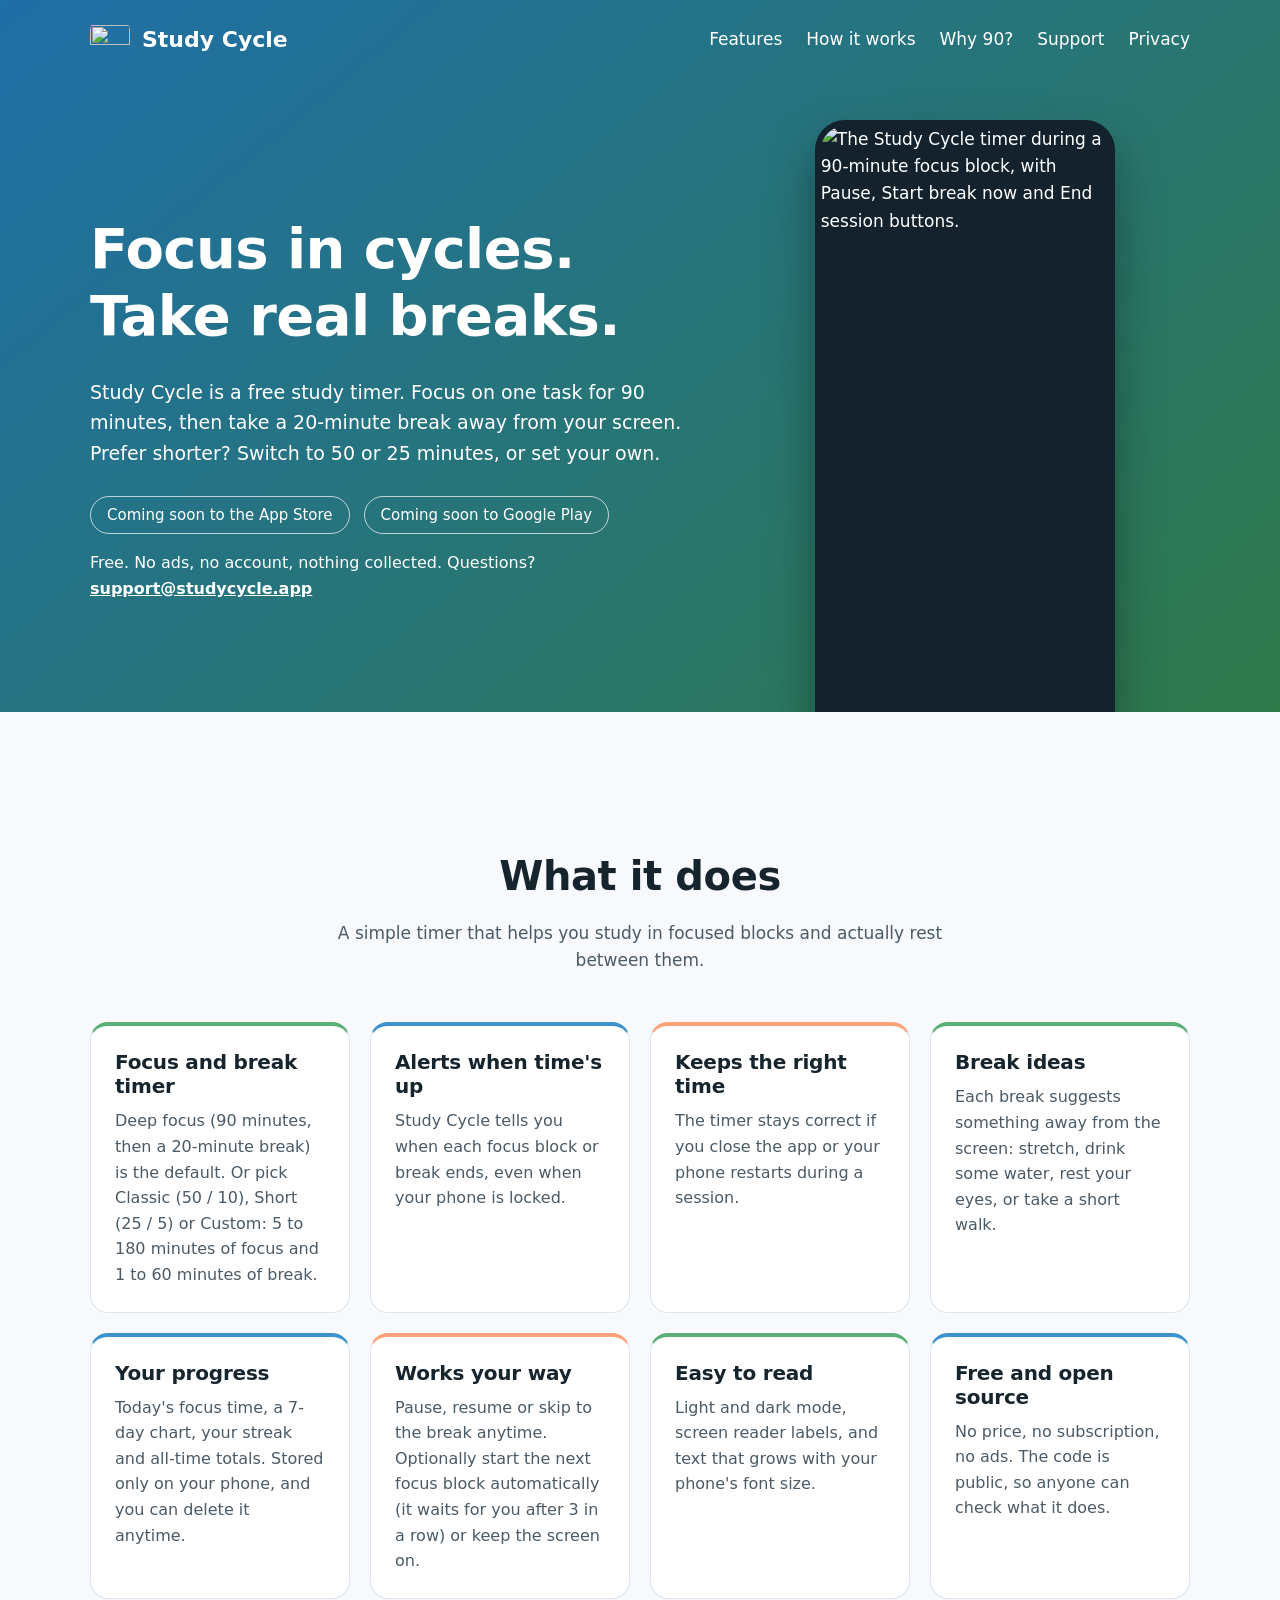
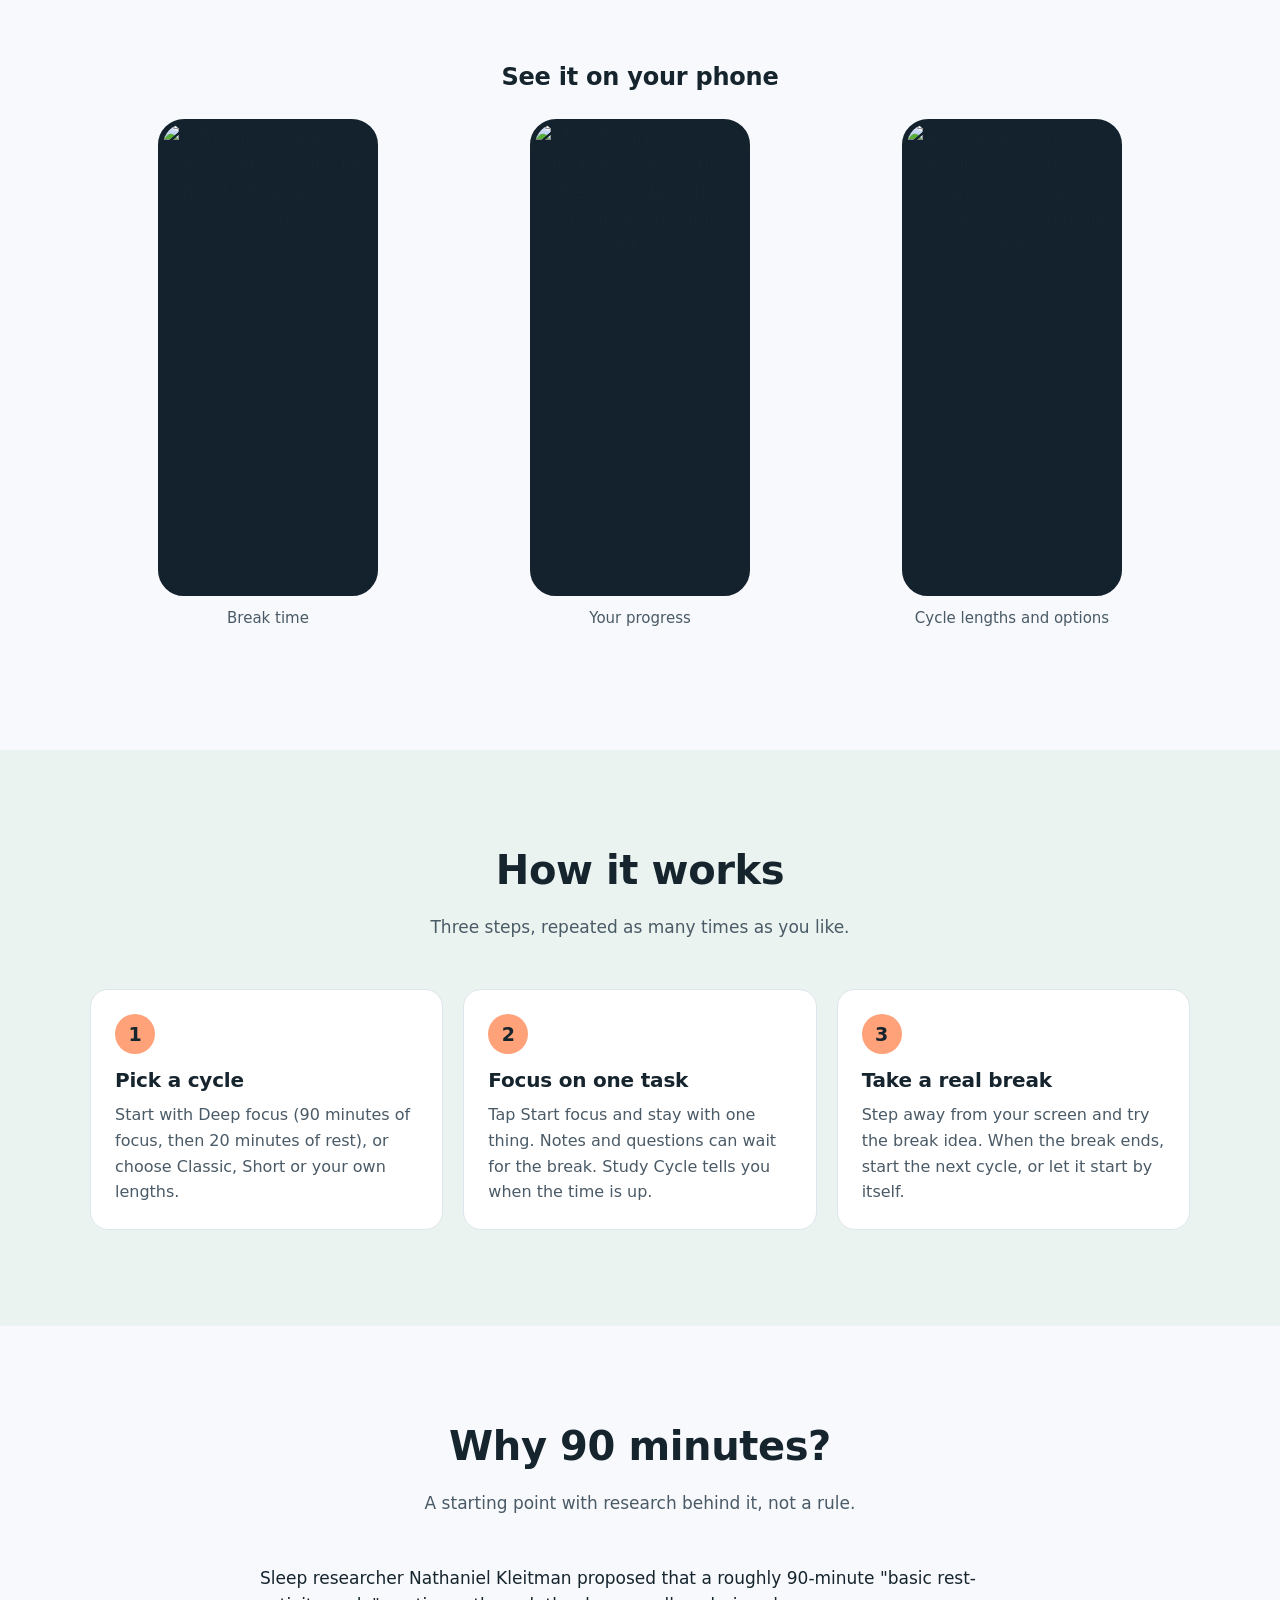
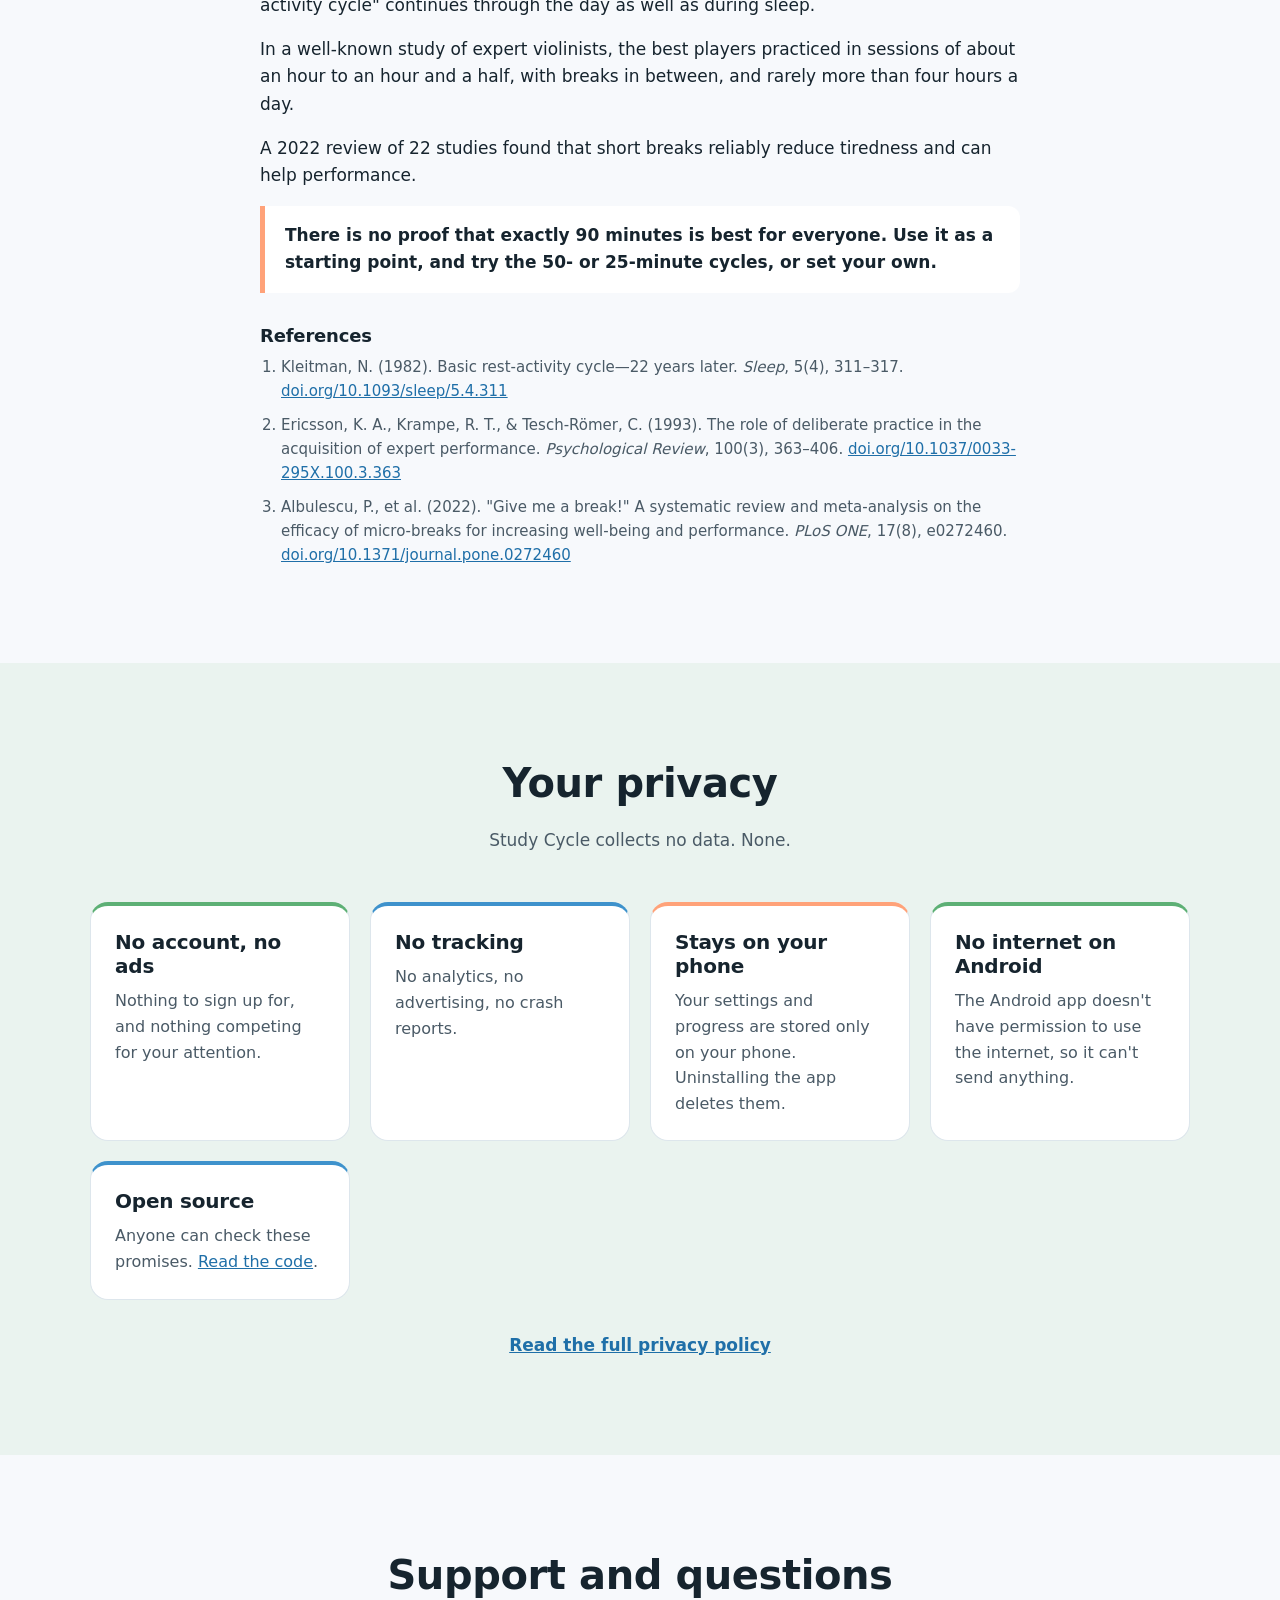
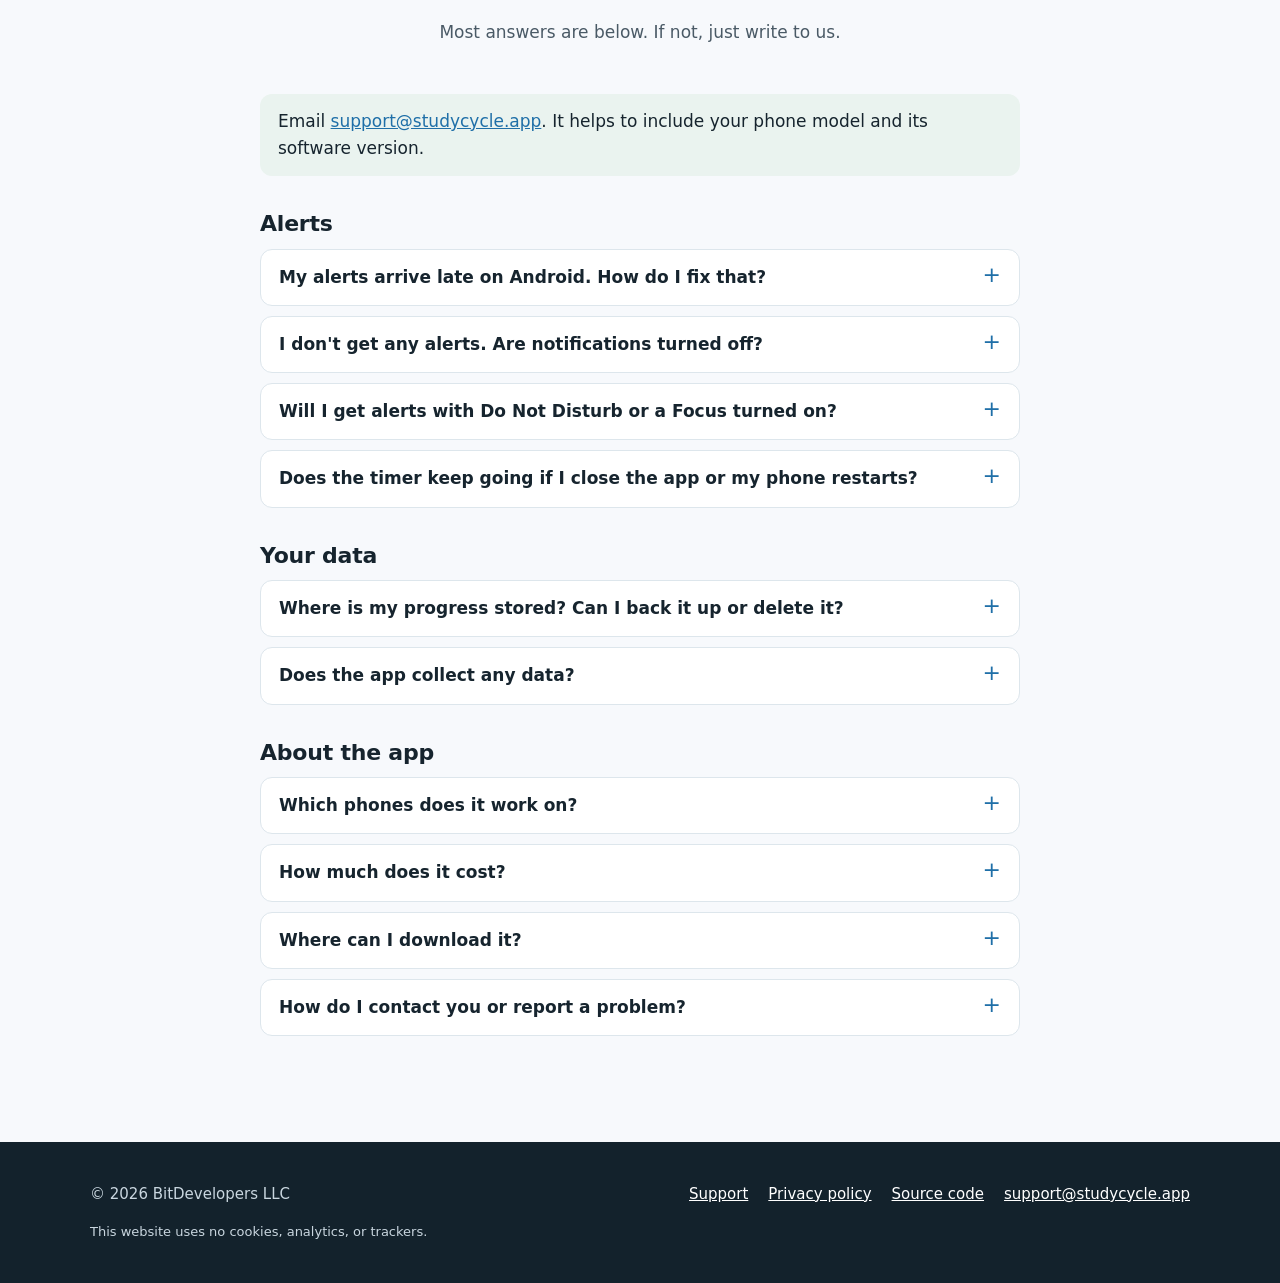
==== website/index.html @ 52bc5a5f "Add static website for studycycle.app Single page (features, how it works, honest research note, pri" ====
<!doctype html>
<html lang="en">
<head>
  <meta charset="utf-8">
  <meta name="viewport" content="width=device-width, initial-scale=1">
  <title>Study Cycle: Free Study Timer for Focus and Breaks</title>
  <meta name="description" content="Study Cycle is a free study timer for iPhone and Android. Focus for 90 minutes, then take a real break, or choose 50, 25 or your own lengths. No ads, no account, nothing collected.">
  <link rel="canonical" href="https://studycycle.app/">
  <meta name="theme-color" content="#1f6fa8">

  <!-- Link previews in messages and social media -->
  <meta property="og:type" content="website">
  <meta property="og:site_name" content="Study Cycle">
  <meta property="og:locale" content="en_US">
  <meta property="og:url" content="https://studycycle.app/">
  <meta property="og:title" content="Study Cycle: a free study timer">
  <meta property="og:description" content="Focus on one task, then take a real break. 90-minute cycles by default, or 50, 25 or your own. Free, no ads, nothing collected. Coming soon to the App Store and Google Play.">
  <meta property="og:image" content="https://studycycle.app/assets/img/social-card.png?v=1">
  <meta property="og:image:width" content="1200">
  <meta property="og:image:height" content="630">
  <meta property="og:image:alt" content="Study Cycle: a free study timer. Focus, then take a real break.">
  <meta name="twitter:card" content="summary_large_image">
  <meta name="twitter:title" content="Study Cycle: a free study timer">
  <meta name="twitter:description" content="Focus on one task, then take a real break. 90-minute cycles by default, or 50, 25 or your own. Free, no ads, nothing collected.">
  <meta name="twitter:image" content="https://studycycle.app/assets/img/social-card.png?v=1">

  <link rel="icon" href="assets/img/favicon.ico?v=1" sizes="any">
  <link rel="icon" href="assets/img/favicon-32.png?v=1" type="image/png" sizes="32x32">
  <link rel="apple-touch-icon" href="assets/img/apple-touch-icon.png?v=1">
  <link rel="stylesheet" href="assets/css/style.css?v=1">
  <!-- Structured data for search engines. It is data, not code, so the strict CSP allows it.
       The FAQPage answers must match the questions in the #support section. Keep them in sync. -->
  <script type="application/ld+json">
[
  {
    "@context": "https://schema.org",
    "@type": "MobileApplication",
    "name": "Study Cycle",
    "url": "https://studycycle.app/",
    "description": "Study Cycle is a free study timer. Focus on one task for 90 minutes, then take a 20-minute break, or choose Classic (50 / 10), Short (25 / 5) or your own lengths. It alerts you when each focus block or break ends, even when your phone is locked, and keeps your progress (today, the last 7 days and your streak) only on your phone. No ads, no account, and no data collected.",
    "applicationCategory": "EducationalApplication",
    "operatingSystem": "iOS 15 or later, Android 7.0 or later",
    "inLanguage": "en",
    "isAccessibleForFree": true,
    "offers": {
      "@type": "Offer",
      "price": "0",
      "priceCurrency": "USD"
    },
    "image": "https://studycycle.app/assets/img/icon-512.png",
    "screenshot": [
      "https://studycycle.app/assets/img/screen-focus.png?v=1",
      "https://studycycle.app/assets/img/screen-break.png?v=1",
      "https://studycycle.app/assets/img/screen-progress.png?v=1",
      "https://studycycle.app/assets/img/screen-settings.png?v=1"
    ],
    "publisher": {
      "@type": "Organization",
      "name": "BitDevelopers LLC",
      "url": "https://bitdevelopers.com"
    },
    "license": "https://www.gnu.org/licenses/gpl-3.0.html"
  },
  {
    "@context": "https://schema.org",
    "@type": "WebSite",
    "name": "Study Cycle",
    "url": "https://studycycle.app/",
    "publisher": {
      "@type": "Organization",
      "name": "BitDevelopers LLC",
      "url": "https://bitdevelopers.com",
      "email": "support@studycycle.app",
      "logo": "https://studycycle.app/assets/img/icon-512.png"
    }
  },
  {
    "@context": "https://schema.org",
    "@type": "FAQPage",
    "mainEntity": [
      {
        "@type": "Question",
        "name": "My alerts arrive late on Android. How do I fix that?",
        "acceptedAnswer": {
          "@type": "Answer",
          "text": "On Android 14 and later, you choose whether Study Cycle may use Alarms & reminders. Without it, alerts can arrive late while your phone is idle. If the app shows \"Alerts may arrive late\", tap Allow and turn on Alarms & reminders for Study Cycle. You can also search your phone's Settings for Alarms & reminders. Some phones also pause apps to save battery. If alerts are still late, go to Settings > Apps > Study Cycle > Battery and choose Unrestricted (the name varies by phone)."
        }
      },
      {
        "@type": "Question",
        "name": "I don't get any alerts. Are notifications turned off?",
        "acceptedAnswer": {
          "@type": "Answer",
          "text": "Study Cycle needs permission to show notifications, and your phone asks you first. If notifications are off, the app tells you on its main screen. To turn them on: iPhone: open Settings > Notifications > Study Cycle and turn on Allow Notifications. Android: open Settings > Apps > Study Cycle > Notifications and turn them on. Also check that your phone isn't muted."
        }
      },
      {
        "@type": "Question",
        "name": "Will I get alerts with Do Not Disturb or a Focus turned on?",
        "acceptedAnswer": {
          "@type": "Answer",
          "text": "Do Not Disturb on Android and Focus modes on iPhone can silence or hide notifications, including Study Cycle's. To get its alerts while you study, allow Study Cycle as an exception. iPhone: go to Settings > Focus, pick the Focus you use, tap Apps, and add Study Cycle. Android: search your phone's Settings for Do Not Disturb and add Study Cycle to the apps that can interrupt (the steps vary by phone)."
        }
      },
      {
        "@type": "Question",
        "name": "Does the timer keep going if I close the app or my phone restarts?",
        "acceptedAnswer": {
          "@type": "Answer",
          "text": "Yes. Study Cycle saves the time when the current focus block or break ends, so it shows the right time whenever you open it again, even after a restart. Its alerts are scheduled on your phone ahead of time, so they arrive while your phone is locked."
        }
      },
      {
        "@type": "Question",
        "name": "Where is my progress stored? Can I back it up or delete it?",
        "acceptedAnswer": {
          "@type": "Answer",
          "text": "Your settings and study totals are stored only on your phone. There's no account, so nothing syncs between devices. To delete your study totals, open Progress and tap Delete my progress. Uninstalling the app deletes everything. On iPhone, your data may be included in your own device backup if you have turned that on. Android app backup is turned off for Study Cycle."
        }
      },
      {
        "@type": "Question",
        "name": "Which phones does it work on?",
        "acceptedAnswer": {
          "@type": "Answer",
          "text": "iPhone with iOS 15 or later, and Android phones with Android 7.0 or later."
        }
      },
      {
        "@type": "Question",
        "name": "How much does it cost?",
        "acceptedAnswer": {
          "@type": "Answer",
          "text": "Nothing. Study Cycle is free, with no ads, no subscription and no paid upgrades."
        }
      },
      {
        "@type": "Question",
        "name": "Where can I download it?",
        "acceptedAnswer": {
          "@type": "Answer",
          "text": "Study Cycle is coming soon to the App Store and Google Play. Links will appear on this page when it's available."
        }
      },
      {
        "@type": "Question",
        "name": "Does the app collect any data?",
        "acceptedAnswer": {
          "@type": "Answer",
          "text": "No. There's no account, no ads, no analytics and no tracking. The Android app doesn't even have permission to use the internet. The privacy policy lists every permission and what it's for."
        }
      },
      {
        "@type": "Question",
        "name": "How do I contact you or report a problem?",
        "acceptedAnswer": {
          "@type": "Answer",
          "text": "Email support@studycycle.app. It helps to include your phone model and its software version, for example \"Pixel 8, Android 15\" or \"iPhone 13, iOS 18\". We read every message."
        }
      }
    ]
  }
]
  </script>
</head>
<body>
  <a class="skip-link" href="#main">Skip to content</a>

  <header class="site-header">
    <div class="container">
      <a class="brand" href="./">
        <img src="assets/img/apple-touch-icon.png?v=1" alt="" width="40" height="40">
        Study Cycle
      </a>
      <nav class="site-nav" aria-label="Main">
        <a class="nav-optional" href="#features">Features</a>
        <a href="#how">How it works</a>
        <a class="nav-optional" href="#why">Why 90?</a>
        <a href="#support">Support</a>
        <a href="/privacy">Privacy</a>
      </nav>
    </div>
  </header>

  <main id="main">
    <section class="hero" aria-labelledby="hero-title">
      <div class="container">
        <div>
          <h1 id="hero-title">Focus in cycles. Take real breaks.</h1>
          <p>
            Study Cycle is a free study timer. Focus on one task for 90 minutes, then take a
            20-minute break away from your screen. Prefer shorter? Switch to 50 or 25 minutes,
            or set your own.
          </p>
          <div class="get-app">
            <!-- When the app is live, replace these pills with the official
                 "Download on the App Store" and "Get it on Google Play" badges,
                 linked to the store listings. -->
            <span class="soon-pill">Coming soon to the App Store</span>
            <span class="soon-pill">Coming soon to Google Play</span>
          </div>
          <p class="notify">
            Free. No ads, no account, nothing collected. Questions?
            <a href="mailto:support@studycycle.app">support@studycycle.app</a>
          </p>
        </div>
        <img class="phone-shot hero-phone" src="assets/img/screen-focus.png?v=1" width="1080" height="2400"
             alt="The Study Cycle timer during a 90-minute focus block, with Pause, Start break now and End session buttons.">
      </div>
    </section>

    <section class="after-hero" id="features" aria-labelledby="features-title">
      <div class="container">
        <div class="section-title">
          <h2 id="features-title">What it does</h2>
          <p>A simple timer that helps you study in focused blocks and actually rest between them.</p>
        </div>
        <div class="cards">
          <div class="card">
            <h3>Focus and break timer</h3>
            <p>Deep focus (90 minutes, then a 20-minute break) is the default. Or pick Classic (50 / 10),
              Short (25 / 5) or Custom: 5 to 180 minutes of focus and 1 to 60 minutes of break.</p>
          </div>
          <div class="card">
            <h3>Alerts when time's up</h3>
            <p>Study Cycle tells you when each focus block or break ends, even when your phone is locked.</p>
          </div>
          <div class="card">
            <h3>Keeps the right time</h3>
            <p>The timer stays correct if you close the app or your phone restarts during a session.</p>
          </div>
          <div class="card">
            <h3>Break ideas</h3>
            <p>Each break suggests something away from the screen: stretch, drink some water, rest your
              eyes, or take a short walk.</p>
          </div>
          <div class="card">
            <h3>Your progress</h3>
            <p>Today's focus time, a 7-day chart, your streak and all-time totals. Stored only on your
              phone, and you can delete it anytime.</p>
          </div>
          <div class="card">
            <h3>Works your way</h3>
            <p>Pause, resume or skip to the break anytime. Optionally start the next focus block
              automatically (it waits for you after 3 in a row) or keep the screen on.</p>
          </div>
          <div class="card">
            <h3>Easy to read</h3>
            <p>Light and dark mode, screen reader labels, and text that grows with your phone's font size.</p>
          </div>
          <div class="card">
            <h3>Free and open source</h3>
            <p>No price, no subscription, no ads. The code is public, so anyone can check what it does.</p>
          </div>
        </div>

        <!-- Stand-in screenshots for now. Replace the files (same names, 1080x2400) and bump ?v=. -->
        <h3 class="gallery-title">See it on your phone</h3>
        <div class="gallery">
          <figure>
            <img class="phone-shot" src="assets/img/screen-break.png?v=1" width="1080" height="2400" loading="lazy"
                 alt="The timer during a break, with an idea for what to do away from the screen.">
            <figcaption>Break time</figcaption>
          </figure>
          <figure>
            <img class="phone-shot" src="assets/img/screen-progress.png?v=1" width="1080" height="2400" loading="lazy"
                 alt="The Progress screen with today's focus time, the last 7 days, the streak and all-time totals.">
            <figcaption>Your progress</figcaption>
          </figure>
          <figure>
            <img class="phone-shot" src="assets/img/screen-settings.png?v=1" width="1080" height="2400" loading="lazy"
                 alt="Settings with the cycle lengths Deep focus, Classic, Short and Custom, and the timer options.">
            <figcaption>Cycle lengths and options</figcaption>
          </figure>
        </div>
      </div>
    </section>

    <section class="tinted" id="how" aria-labelledby="how-title">
      <div class="container">
        <div class="section-title">
          <h2 id="how-title">How it works</h2>
          <p>Three steps, repeated as many times as you like.</p>
        </div>
        <ol class="steps">
          <li>
            <h3>Pick a cycle</h3>
            <p>Start with Deep focus (90 minutes of focus, then 20 minutes of rest), or choose Classic,
              Short or your own lengths.</p>
          </li>
          <li>
            <h3>Focus on one task</h3>
            <p>Tap Start focus and stay with one thing. Notes and questions can wait for the break.
              Study Cycle tells you when the time is up.</p>
          </li>
          <li>
            <h3>Take a real break</h3>
            <p>Step away from your screen and try the break idea. When the break ends, start the next
              cycle, or let it start by itself.</p>
          </li>
        </ol>
      </div>
    </section>

    <section id="why" aria-labelledby="why-title">
      <div class="container narrow">
        <div class="section-title">
          <h2 id="why-title">Why 90 minutes?</h2>
          <p>A starting point with research behind it, not a rule.</p>
        </div>
        <p>
          Sleep researcher Nathaniel Kleitman proposed that a roughly 90-minute "basic rest-activity
          cycle" continues through the day as well as during sleep.
        </p>
        <p>
          In a well-known study of expert violinists, the best players practiced in sessions of about an
          hour to an hour and a half, with breaks in between, and rarely more than four hours a day.
        </p>
        <p>
          A 2022 review of 22 studies found that short breaks reliably reduce tiredness and can help
          performance.
        </p>
        <p class="honest">
          There is no proof that exactly 90 minutes is best for everyone. Use it as a starting point,
          and try the 50- or 25-minute cycles, or set your own.
        </p>
        <div class="references">
          <h3>References</h3>
          <ol>
            <li>Kleitman, N. (1982). Basic rest-activity cycle&mdash;22 years later. <cite>Sleep</cite>, 5(4),
              311&ndash;317. <a href="https://doi.org/10.1093/sleep/5.4.311">doi.org/10.1093/sleep/5.4.311</a></li>
            <li>Ericsson, K. A., Krampe, R. T., &amp; Tesch-R&ouml;mer, C. (1993). The role of deliberate
              practice in the acquisition of expert performance. <cite>Psychological Review</cite>, 100(3),
              363&ndash;406. <a href="https://doi.org/10.1037/0033-295X.100.3.363">doi.org/10.1037/0033-295X.100.3.363</a></li>
            <li>Albulescu, P., et al. (2022). "Give me a break!" A systematic review and meta-analysis on
              the efficacy of micro-breaks for increasing well-being and performance. <cite>PLoS ONE</cite>,
              17(8), e0272460. <a href="https://doi.org/10.1371/journal.pone.0272460">doi.org/10.1371/journal.pone.0272460</a></li>
          </ol>
        </div>
      </div>
    </section>

    <section class="tinted" id="privacy" aria-labelledby="privacy-title">
      <div class="container">
        <div class="section-title">
          <h2 id="privacy-title">Your privacy</h2>
          <p>Study Cycle collects no data. None.</p>
        </div>
        <div class="cards">
          <div class="card">
            <h3>No account, no ads</h3>
            <p>Nothing to sign up for, and nothing competing for your attention.</p>
          </div>
          <div class="card">
            <h3>No tracking</h3>
            <p>No analytics, no advertising, no crash reports.</p>
          </div>
          <div class="card">
            <h3>Stays on your phone</h3>
            <p>Your settings and progress are stored only on your phone. Uninstalling the app deletes them.</p>
          </div>
          <div class="card">
            <h3>No internet on Android</h3>
            <p>The Android app doesn't have permission to use the internet, so it can't send anything.</p>
          </div>
          <div class="card">
            <h3>Open source</h3>
            <p>Anyone can check these promises.
              <a href="https://github.com/BitDevelopersLLC/StudyCycleApp">Read the code</a>.</p>
          </div>
        </div>
        <p class="more-link"><a href="/privacy">Read the full privacy policy</a></p>
      </div>
    </section>

    <section id="support" aria-labelledby="support-title">
      <div class="container narrow faq">
        <div class="section-title">
          <h2 id="support-title">Support and questions</h2>
          <p>Most answers are below. If not, just write to us.</p>
        </div>
        <p class="contact-box">
          Email <a href="mailto:support@studycycle.app">support@studycycle.app</a>. It helps to include
          your phone model and its software version.
        </p>

        <h3>Alerts</h3>

        <details>
          <summary>My alerts arrive late on Android. How do I fix that?</summary>
          <p>
            On Android 14 and later, you choose whether Study Cycle may use
            <strong>Alarms &amp; reminders</strong>. Without it, alerts can arrive late while your phone
            is idle.
          </p>
          <ul>
            <li>If the app shows "Alerts may arrive late", tap <strong>Allow</strong> and turn on
              <strong>Alarms &amp; reminders</strong> for Study Cycle.</li>
            <li>You can also search your phone's Settings for <strong>Alarms &amp; reminders</strong>.</li>
          </ul>
          <p>
            Some phones also pause apps to save battery. If alerts are still late, go to
            <strong>Settings &gt; Apps &gt; Study Cycle &gt; Battery</strong> and choose
            <strong>Unrestricted</strong> (the name varies by phone).
          </p>
        </details>

        <details>
          <summary>I don't get any alerts. Are notifications turned off?</summary>
          <p>
            Study Cycle needs permission to show notifications, and your phone asks you first. If
            notifications are off, the app tells you on its main screen. To turn them on:
          </p>
          <ul>
            <li><strong>iPhone:</strong> open <strong>Settings &gt; Notifications &gt; Study Cycle</strong>
              and turn on <strong>Allow Notifications</strong>.</li>
            <li><strong>Android:</strong> open <strong>Settings &gt; Apps &gt; Study Cycle &gt;
              Notifications</strong> and turn them on.</li>
          </ul>
          <p>Also check that your phone isn't muted.</p>
        </details>

        <details>
          <summary>Will I get alerts with Do Not Disturb or a Focus turned on?</summary>
          <p>
            Do Not Disturb on Android and Focus modes on iPhone can silence or hide notifications,
            including Study Cycle's. To get its alerts while you study, allow Study Cycle as an exception.
          </p>
          <ul>
            <li><strong>iPhone:</strong> go to <strong>Settings &gt; Focus</strong>, pick the Focus you use,
              tap <strong>Apps</strong>, and add Study Cycle.</li>
            <li><strong>Android:</strong> search your phone's Settings for <strong>Do Not Disturb</strong>
              and add Study Cycle to the apps that can interrupt (the steps vary by phone).</li>
          </ul>
        </details>

        <details>
          <summary>Does the timer keep going if I close the app or my phone restarts?</summary>
          <p>
            Yes. Study Cycle saves the time when the current focus block or break ends, so it shows the
            right time whenever you open it again, even after a restart. Its alerts are scheduled on your
            phone ahead of time, so they arrive while your phone is locked.
          </p>
        </details>

        <h3>Your data</h3>

        <details>
          <summary>Where is my progress stored? Can I back it up or delete it?</summary>
          <p>
            Your settings and study totals are stored only on your phone. There's no account, so nothing
            syncs between devices.
          </p>
          <ul>
            <li>To delete your study totals, open <strong>Progress</strong> and tap
              <strong>Delete my progress</strong>.</li>
            <li>Uninstalling the app deletes everything.</li>
            <li>On iPhone, your data may be included in your own device backup if you have turned that on.
              Android app backup is turned off for Study Cycle.</li>
          </ul>
        </details>

        <details>
          <summary>Does the app collect any data?</summary>
          <p>
            No. There's no account, no ads, no analytics and no tracking. The Android app doesn't even
            have permission to use the internet. The <a href="/privacy">privacy policy</a> lists every
            permission and what it's for.
          </p>
        </details>

        <h3>About the app</h3>

        <details>
          <summary>Which phones does it work on?</summary>
          <p>iPhone with iOS 15 or later, and Android phones with Android 7.0 or later.</p>
        </details>

        <details>
          <summary>How much does it cost?</summary>
          <p>Nothing. Study Cycle is free, with no ads, no subscription and no paid upgrades.</p>
        </details>

        <details>
          <summary>Where can I download it?</summary>
          <p>
            Study Cycle is coming soon to the App Store and Google Play. Links will appear on this page
            when it's available.
          </p>
        </details>

        <details>
          <summary>How do I contact you or report a problem?</summary>
          <p>
            Email <a href="mailto:support@studycycle.app">support@studycycle.app</a>. It helps to include
            your phone model and its software version, for example "Pixel 8, Android 15" or
            "iPhone 13, iOS 18". We read every message.
          </p>
        </details>
      </div>
    </section>
  </main>

  <footer class="site-footer">
    <div class="container">
      <span>&copy; 2026 BitDevelopers LLC</span>
      <nav aria-label="Footer">
        <a href="#support">Support</a>
        <a href="/privacy">Privacy policy</a>
        <a href="https://github.com/BitDevelopersLLC/StudyCycleApp">Source code</a>
        <a href="mailto:support@studycycle.app">support@studycycle.app</a>
      </nav>
      <p class="small">This website uses no cookies, analytics, or trackers.</p>
    </div>
  </footer>
</body>
</html>
---- website/assets/css/style.css ----
/* Study Cycle website. No external fonts, scripts, cookies, or trackers. */

:root {
  --green: #2f7a4a;        /* focus green, dark enough for white text (5.2:1) */
  --green-bright: #5db075; /* focus green from the app, decoration only */
  --blue: #1f6fa8;         /* rest blue, dark enough for white text (5.4:1) */
  --blue-bright: #3e92cc;  /* rest blue from the app, decoration only */
  --orange: #ffa279;       /* paused orange, only behind dark text */
  --ink: #16242e;
  --muted: #4a5a66;
  --paper: #f7f9fc;
  --tint: #eaf3ef;
  --card: #ffffff;
  --line: #dde6ec;
  --night: #13222c;
  --sans: system-ui, -apple-system, "Segoe UI", Roboto, "Helvetica Neue", Arial, sans-serif;
  --radius: 18px;
  --max: 1100px;
}

*,
*::before,
*::after {
  box-sizing: border-box;
}

html {
  scroll-behavior: smooth;
}

body {
  margin: 0;
  overflow-x: hidden; /* safety net: nothing should ever cause sideways scrolling */
  -webkit-text-size-adjust: 100%;
  text-size-adjust: 100%;
  background: var(--paper);
  color: var(--ink);
  font: 17px/1.6 var(--sans);
  -webkit-font-smoothing: antialiased;
}

img {
  max-width: 100%;
  height: auto;
  display: block;
}

a {
  color: var(--blue);
  overflow-wrap: anywhere; /* long email addresses and URLs wrap on small screens */
}

p,
li,
td {
  overflow-wrap: break-word;
}

code {
  overflow-wrap: anywhere; /* fallback; the HTML also allows breaks after underscores */
}

h1,
h2,
h3 {
  line-height: 1.2;
  margin: 0 0 0.5em;
  letter-spacing: -0.01em;
}

:focus-visible {
  outline: 3px solid var(--blue);
  outline-offset: 3px;
}

.container {
  width: min(100% - 32px, var(--max));
  margin-inline: auto;
}

.skip-link {
  position: absolute;
  left: -999px;
}

.skip-link:focus {
  left: 16px;
  top: 16px;
  background: #fff;
  color: var(--ink);
  padding: 8px 12px;
  z-index: 10;
}

/* Header */

.site-header {
  position: absolute;
  inset: 0 0 auto;
  z-index: 2;
}

.site-header .container {
  display: flex;
  align-items: center;
  justify-content: space-between;
  gap: 16px;
  padding-block: 20px;
}

.brand {
  display: flex;
  align-items: center;
  gap: 12px;
  color: #fff;
  text-decoration: none;
  font-weight: 700;
  font-size: 22px;
  white-space: nowrap;
}

.brand img {
  width: 40px;
  border-radius: 10px;
}

.site-nav {
  display: flex;
  flex-wrap: wrap;
  gap: 4px 24px;
}

.site-nav a {
  color: #fff;
  text-decoration: none;
  font-weight: 500;
}

.site-nav a:hover,
.site-nav a[aria-current="page"] {
  text-decoration: underline;
  text-underline-offset: 4px;
}

/* White focus rings on the dark blue/green backgrounds */
.site-header :focus-visible,
.hero :focus-visible,
.site-footer :focus-visible {
  outline-color: #fff;
}

/* Pages with a solid header (privacy, 404) */

.site-header.light {
  position: static;
  background: linear-gradient(90deg, var(--blue), var(--green));
}

/* Hero */

.hero {
  background: linear-gradient(140deg, var(--blue) 0%, var(--green) 100%);
  color: #fff;
  padding: 120px 0 0;
  overflow: hidden;
}

.hero .container {
  display: grid;
  gap: 40px;
  align-items: center;
}

.hero h1 {
  font-size: clamp(34px, 6vw, 56px);
}

.hero p {
  font-size: 19px;
  max-width: 34em;
}

.get-app {
  display: flex;
  flex-wrap: wrap;
  align-items: center;
  gap: 12px 14px;
  margin: 28px 0 12px;
}

.soon-pill {
  border: 1px solid rgba(255, 255, 255, 0.7);
  border-radius: 999px;
  padding: 6px 16px;
  font-size: 15px;
  font-weight: 500;
}

.hero .notify {
  font-size: 16px;
}

.hero .notify a {
  color: #fff;
  font-weight: 600;
}

.phone-shot {
  border: 6px solid var(--night);
  border-radius: 30px;
  background: var(--night);
}

.hero-phone {
  justify-self: center;
  width: min(300px, 70vw);
  margin-bottom: -60px;
  box-shadow: 0 24px 48px rgba(0, 0, 0, 0.35);
}

/* Sections */

section {
  padding: 96px 0;
}

.after-hero {
  padding-top: 140px;
}

.tinted {
  background: var(--tint);
}

.section-title {
  text-align: center;
  margin-bottom: 48px;
}

.section-title h2 {
  font-size: clamp(28px, 4vw, 40px);
}

.section-title p {
  color: var(--muted);
  max-width: 36em;
  margin: 0 auto;
}

.cards {
  display: grid;
  gap: 20px;
  grid-template-columns: repeat(auto-fit, minmax(230px, 1fr));
}

.card {
  background: var(--card);
  border: 1px solid var(--line);
  border-top: 4px solid var(--green-bright);
  border-radius: var(--radius);
  padding: 24px;
}

.card:nth-child(3n + 2) {
  border-top-color: var(--blue-bright);
}

.card:nth-child(3n) {
  border-top-color: var(--orange);
}

.card h3 {
  font-size: 20px;
}

.card p {
  margin: 0;
  color: var(--muted);
  font-size: 16px;
}

.more-link {
  text-align: center;
  margin: 32px 0 0;
  font-weight: 600;
}

/* Screenshots */

.gallery-title {
  text-align: center;
  font-size: 24px;
  margin: 64px 0 20px;
}

.gallery {
  display: flex;
  gap: 24px;
  overflow-x: auto;
  padding: 8px 4px 24px;
  scroll-snap-type: x mandatory;
}

.gallery figure {
  flex: 0 0 auto;
  margin: 0 auto;
  scroll-snap-align: center;
  text-align: center;
}

.gallery img {
  width: 220px;
  border-width: 5px;
  border-radius: 26px;
}

.gallery figcaption {
  margin-top: 10px;
  font-size: 15px;
  color: var(--muted);
}

/* How it works: three numbered steps */

.steps {
  list-style: none;
  counter-reset: step;
  padding: 0;
  margin: 0;
  display: grid;
  gap: 20px;
}

.steps li {
  counter-increment: step;
  background: var(--card);
  border: 1px solid var(--line);
  border-radius: var(--radius);
  padding: 24px;
}

.steps li::before {
  content: counter(step);
  display: grid;
  place-items: center;
  width: 40px;
  height: 40px;
  margin-bottom: 14px;
  border-radius: 50%;
  background: var(--orange);
  color: var(--ink);
  font-weight: 700;
  font-size: 19px;
}

.steps h3 {
  font-size: 20px;
}

.steps p {
  margin: 0;
  color: var(--muted);
  font-size: 16px;
}

/* Why 90 minutes? */

.narrow {
  max-width: 760px;
}

.honest {
  background: var(--card);
  border-left: 5px solid var(--orange);
  border-radius: 0 12px 12px 0;
  padding: 16px 20px;
  font-weight: 600;
}

.references {
  margin-top: 32px;
  font-size: 15px;
  color: var(--muted);
}

.references h3 {
  font-size: 18px;
  color: var(--ink);
}

.references ol {
  padding-left: 1.4em;
  margin: 0;
}

.references li + li {
  margin-top: 10px;
}

/* FAQ and support: expandable questions (no JavaScript) */

.contact-box {
  background: var(--tint);
  border-radius: 12px;
  padding: 14px 18px;
}

.faq h3 {
  font-size: 22px;
  margin-top: 1.6em;
}

details {
  background: var(--card);
  border: 1px solid var(--line);
  border-radius: 12px;
  margin: 10px 0;
  padding: 0 18px;
}

details[open] {
  padding-bottom: 6px;
}

summary {
  cursor: pointer;
  padding: 14px 0;
  font-weight: 600;
  list-style: none;
  display: flex;
  justify-content: space-between;
  gap: 16px;
}

summary::-webkit-details-marker {
  display: none;
}

summary::after {
  content: "+";
  flex: none;
  font-weight: 400;
  font-size: 22px;
  line-height: 1;
  color: var(--blue);
}

details[open] summary::after {
  content: "\2212"; /* minus sign */
}

summary:focus-visible {
  outline-offset: 4px;
}

details p {
  margin: 0 0 12px;
}

details ol,
details ul {
  padding-left: 1.3em;
  margin: 0 0 12px;
}

details li + li {
  margin-top: 6px;
}

/* Prose pages (privacy, 404) */

.prose {
  max-width: 760px;
  padding-block: 56px 80px;
}

.prose h1 {
  font-size: 40px;
}

.prose h2 {
  font-size: 24px;
  margin-top: 1.6em;
}

.prose table {
  width: 100%;
  border-collapse: collapse;
  margin: 12px 0 20px;
  font-size: 16px;
}

.prose th,
.prose td {
  text-align: left;
  vertical-align: top;
  padding: 10px 12px;
  border-bottom: 1px solid var(--line);
}

.prose code {
  font-size: 14px;
  background: #e8eef3;
  padding: 2px 6px;
  border-radius: 6px;
}

.lead {
  font-size: 21px;
  font-weight: 600;
}

/* Footer */

.site-footer {
  background: var(--night);
  color: #c9d6df;
  padding: 40px 0;
  font-size: 15px;
}

.site-footer .container {
  display: flex;
  flex-wrap: wrap;
  gap: 16px 32px;
  justify-content: space-between;
}

.site-footer a {
  color: #fff;
}

.site-footer nav {
  display: flex;
  flex-wrap: wrap;
  gap: 8px 20px;
}

.site-footer .small {
  width: 100%;
  margin: 0;
  font-size: 13px;
}

/* Larger screens */

@media (min-width: 860px) {
  .hero .container {
    grid-template-columns: 1.15fr 0.85fr;
  }

  .steps {
    grid-template-columns: repeat(3, 1fr);
  }
}

/* Phones */

@media (max-width: 600px) {
  /* Menu moves to its own row under the logo instead of disappearing. */
  .site-header .container {
    flex-wrap: wrap;
    row-gap: 10px;
    padding-block: 14px;
  }

  .site-nav {
    width: 100%;
    gap: 0 22px;
  }

  .site-nav a {
    font-size: 15px;
    padding-block: 6px; /* comfortable tap targets */
  }

  .hero {
    padding-top: 156px;
  }

  .hero p {
    font-size: 17px;
  }

  section {
    padding: 64px 0;
  }

  .after-hero {
    padding-top: 110px;
  }

  .card,
  .steps li {
    padding: 20px;
  }

  .gallery img {
    width: 180px;
  }

  .prose {
    padding-block: 36px 64px;
  }

  .prose h1 {
    font-size: 32px;
  }

  .prose th,
  .prose td {
    padding: 8px 6px;
  }
}

/* Small phones: keep the menu on one row */

@media (max-width: 480px) {
  .nav-optional {
    display: none;
  }

  .prose code {
    font-size: 12px;
  }
}

@media (prefers-reduced-motion: reduce) {
  html {
    scroll-behavior: auto;
  }
}
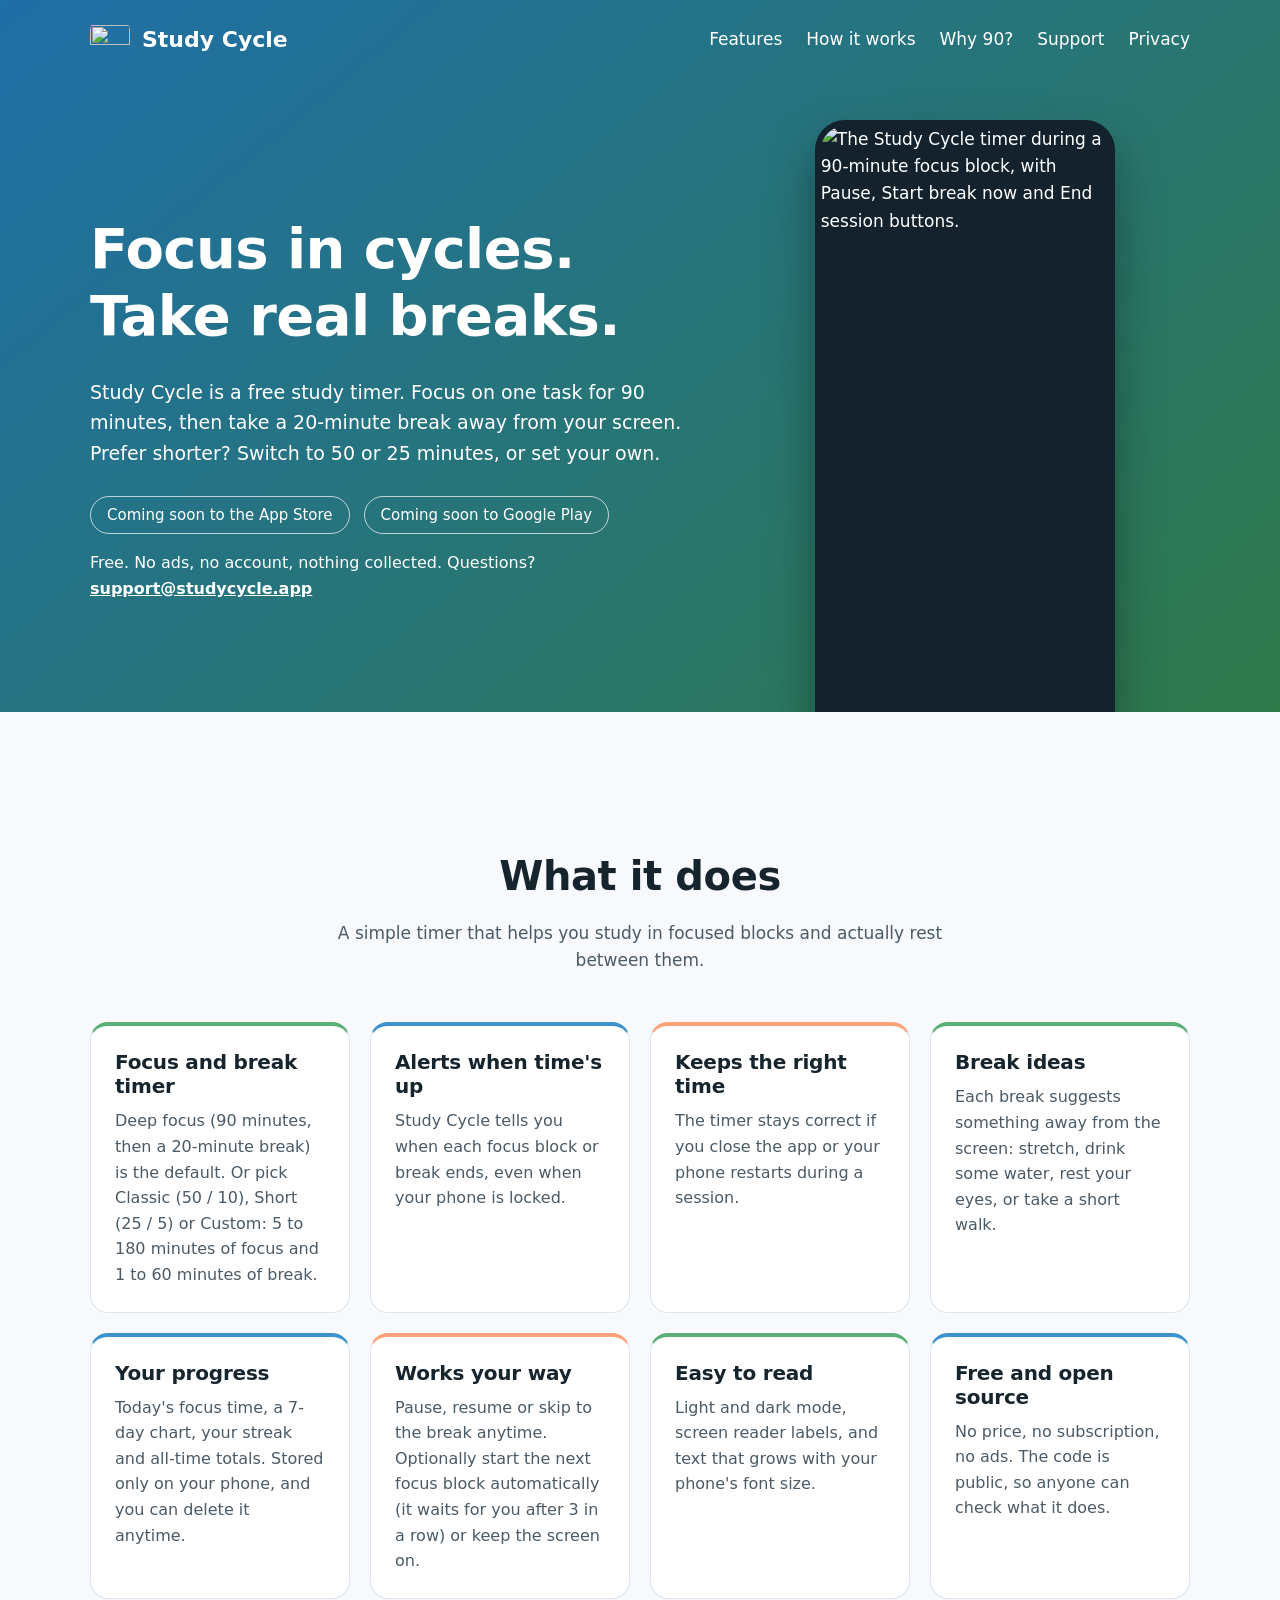
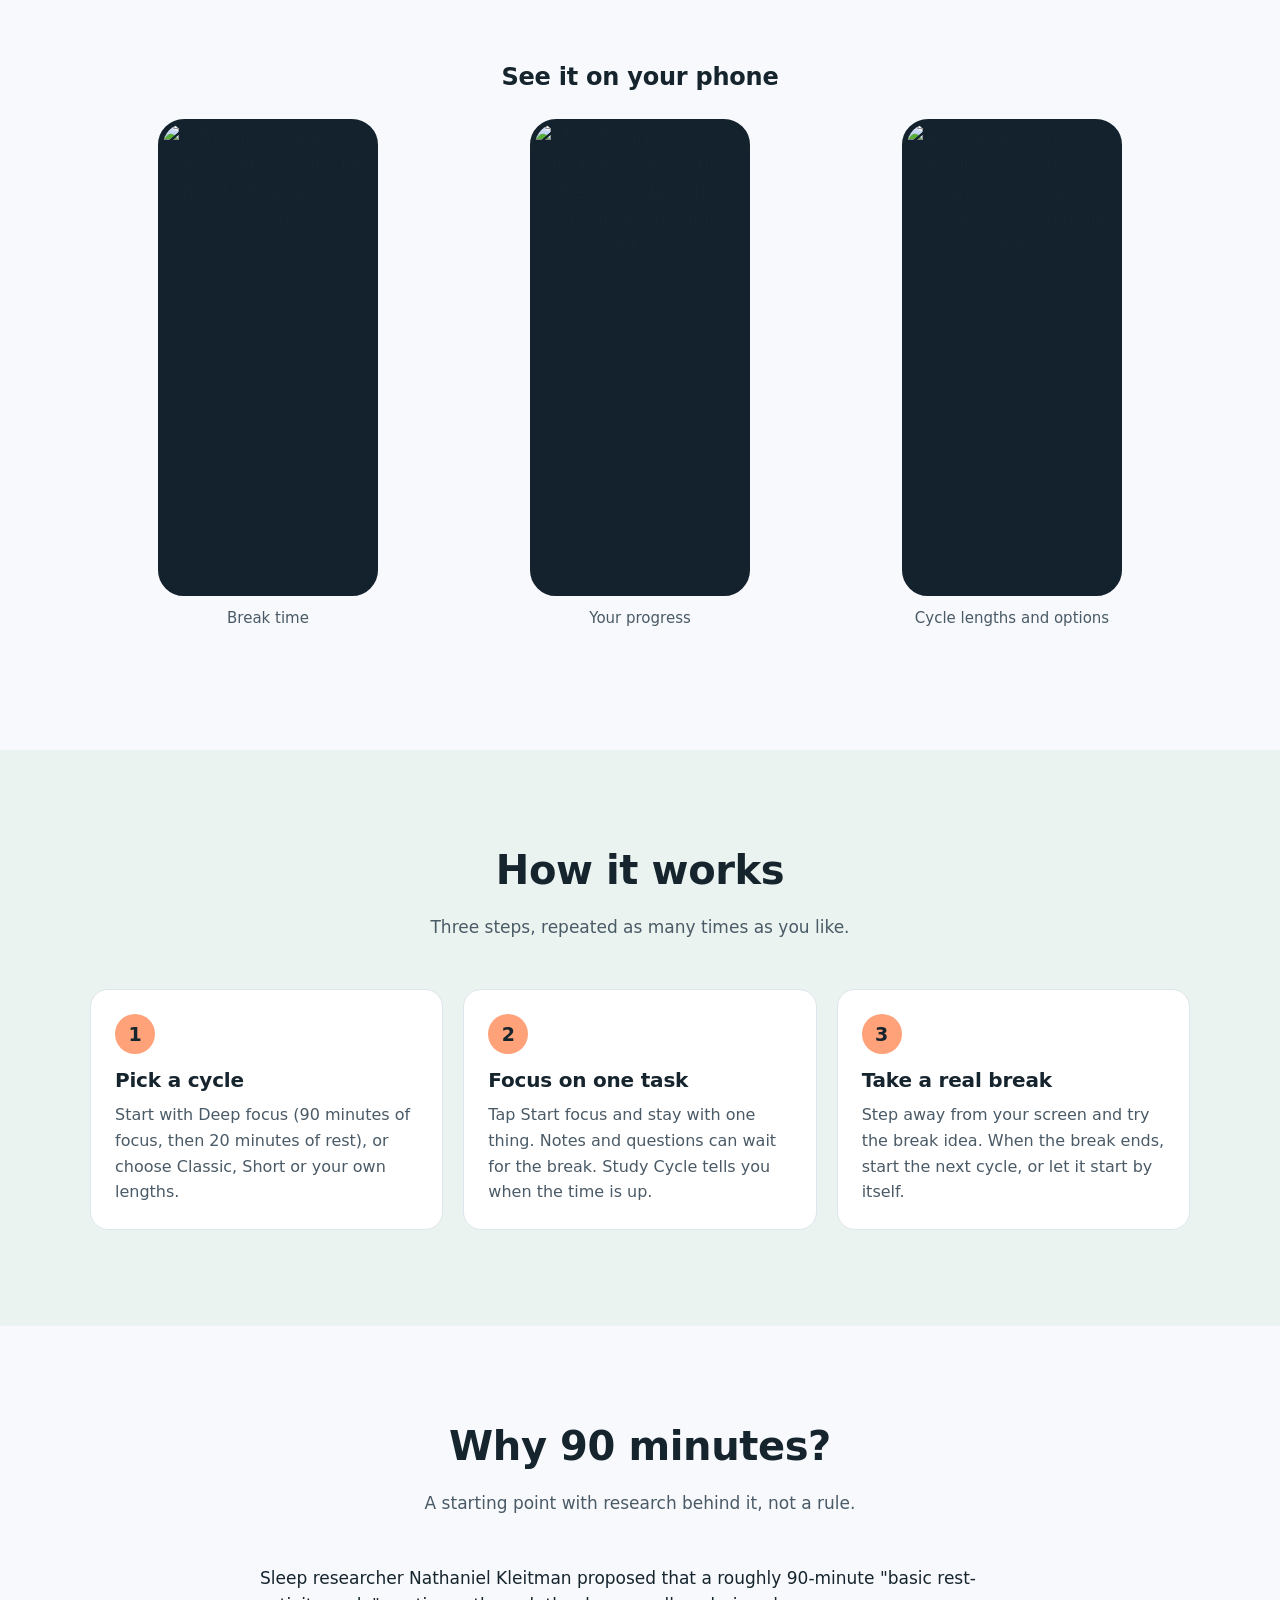
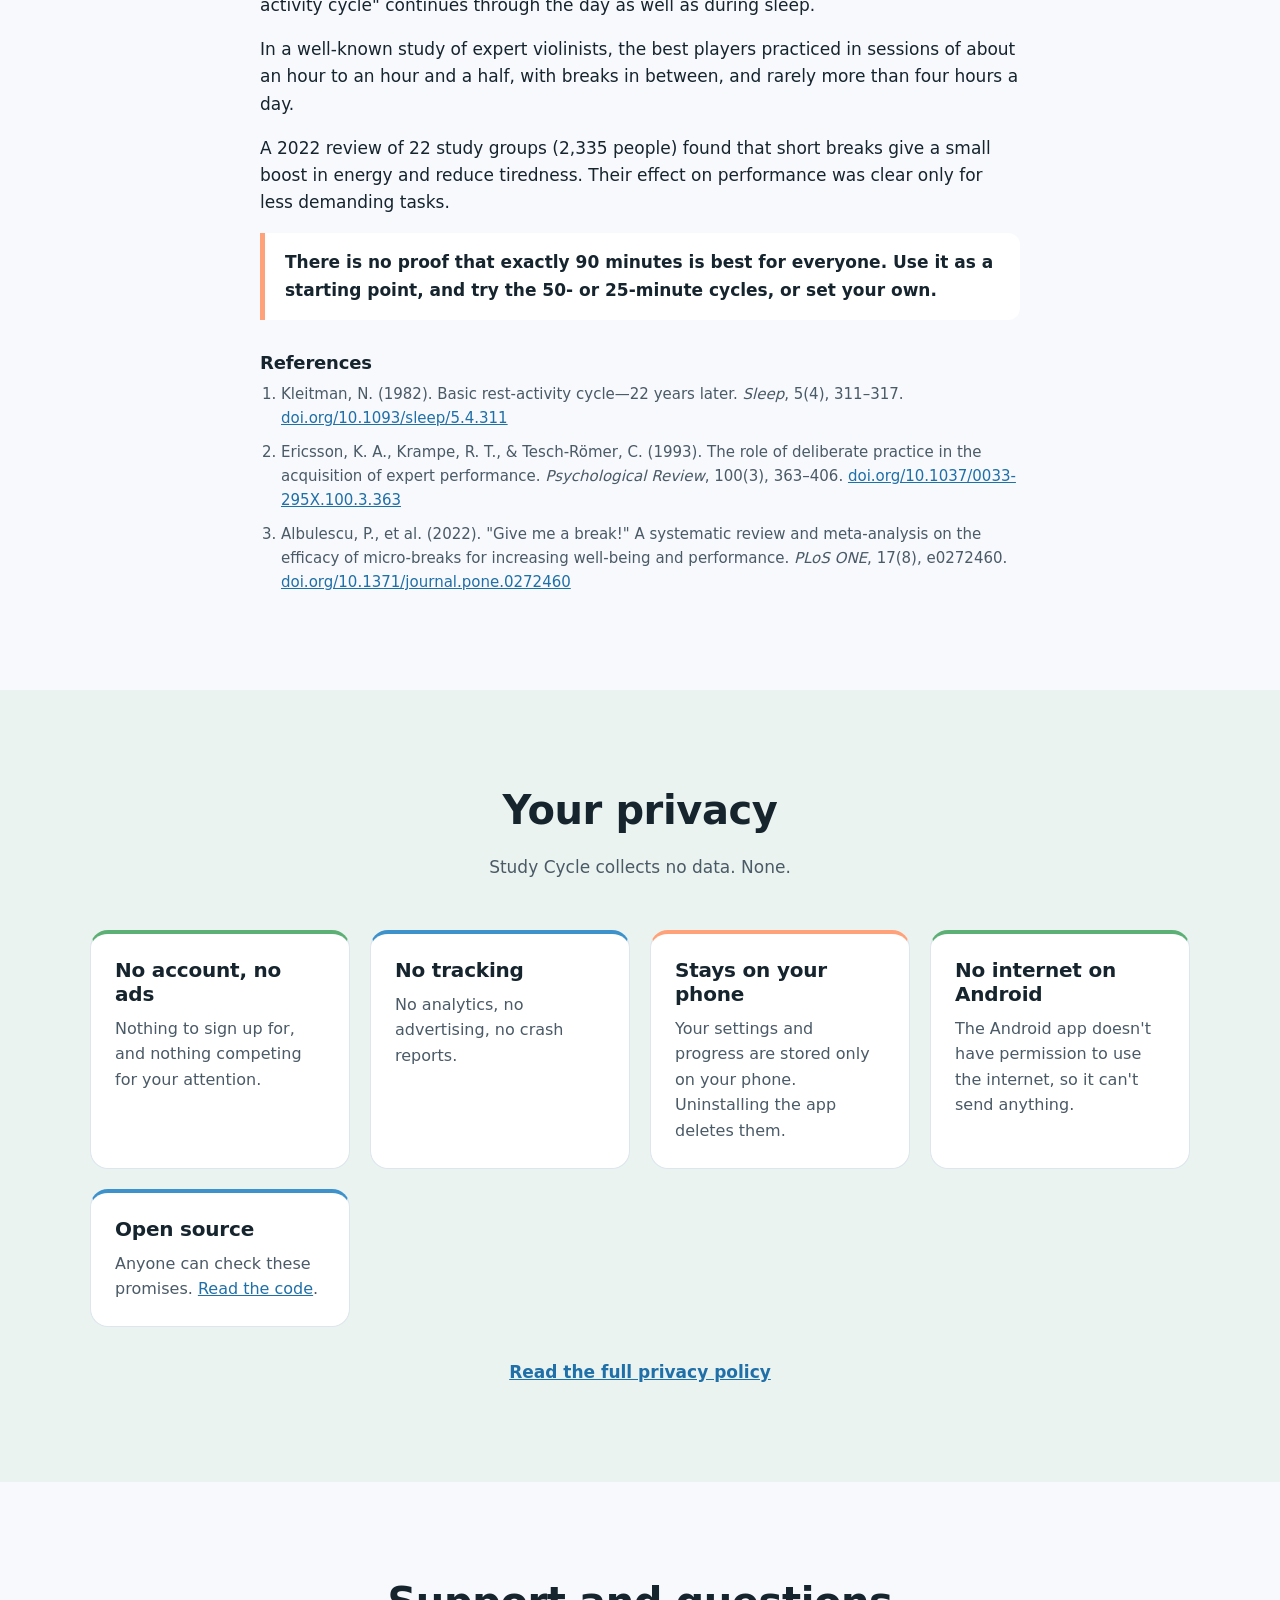
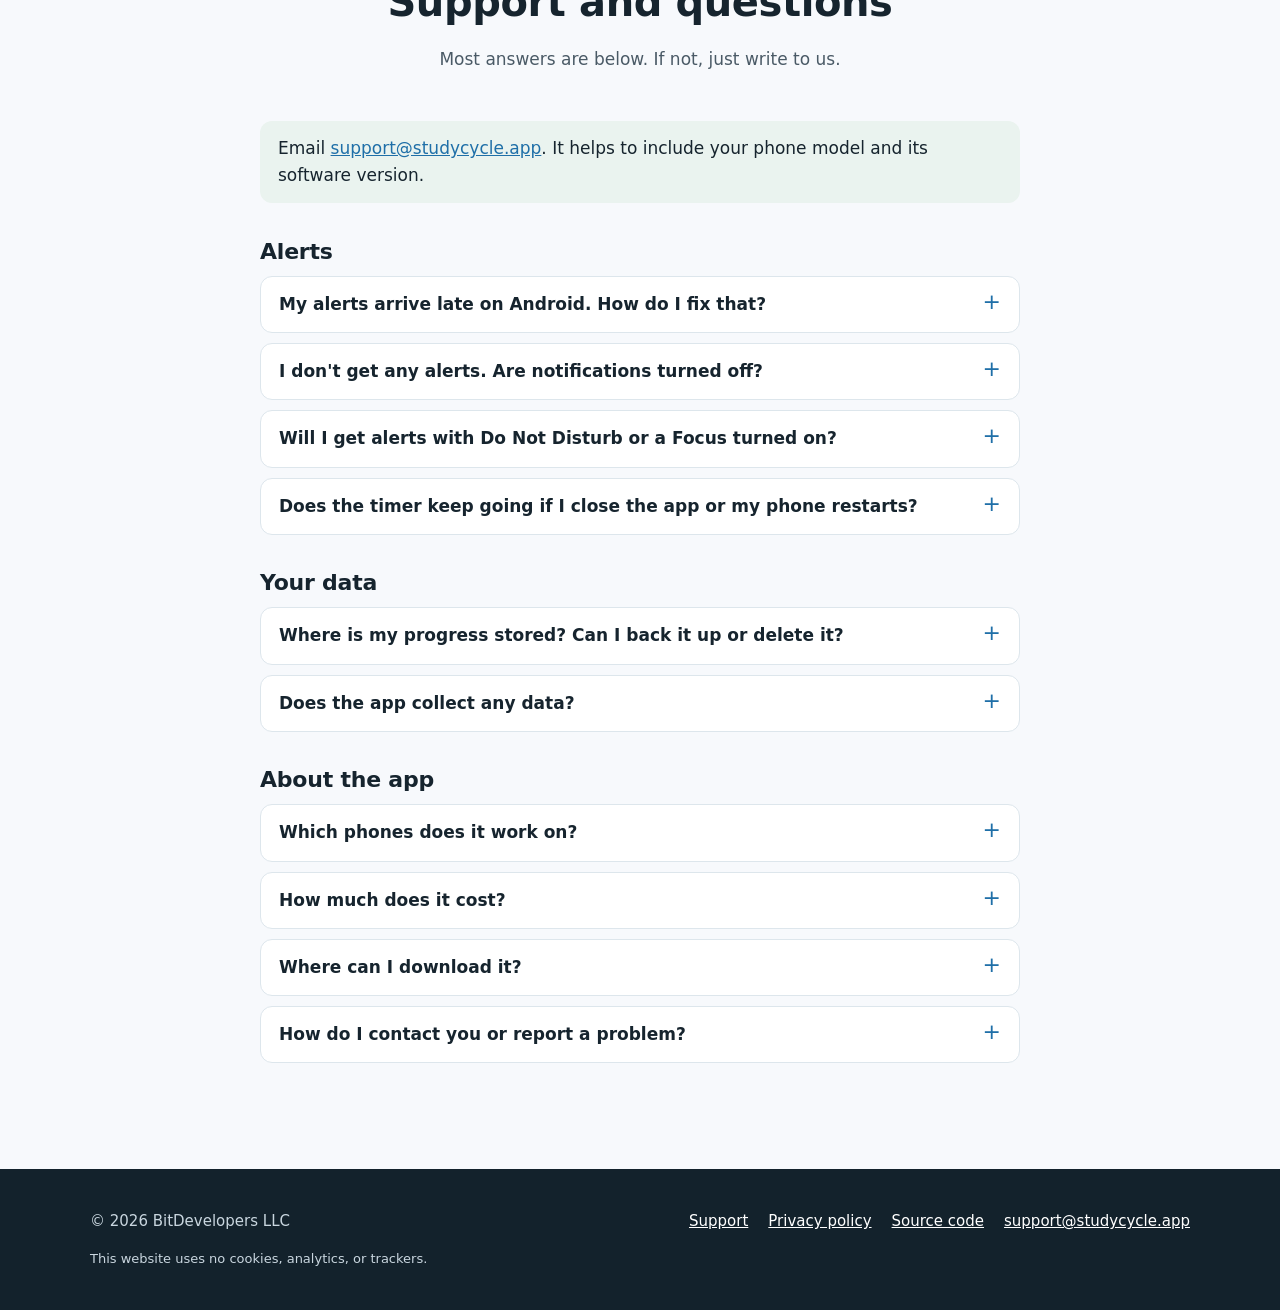
==== commit a63b184f: "Fix review findings: alert scheduling, action ordering, accuracy - Never schedule alerts in the past" ====
--- a/website/index.html
+++ b/website/index.html
@@ -49,10 +49,10 @@
     },
     "image": "https://studycycle.app/assets/img/icon-512.png",
     "screenshot": [
-      "https://studycycle.app/assets/img/screen-focus.png?v=1",
-      "https://studycycle.app/assets/img/screen-break.png?v=1",
-      "https://studycycle.app/assets/img/screen-progress.png?v=1",
-      "https://studycycle.app/assets/img/screen-settings.png?v=1"
+      "https://studycycle.app/assets/img/screen-focus.png?v=2",
+      "https://studycycle.app/assets/img/screen-break.png?v=2",
+      "https://studycycle.app/assets/img/screen-progress.png?v=2",
+      "https://studycycle.app/assets/img/screen-settings.png?v=2"
     ],
     "publisher": {
       "@type": "Organization",
@@ -204,7 +204,7 @@
             <a href="mailto:support@studycycle.app">support@studycycle.app</a>
           </p>
         </div>
-        <img class="phone-shot hero-phone" src="assets/img/screen-focus.png?v=1" width="1080" height="2400"
+        <img class="phone-shot hero-phone" src="assets/img/screen-focus.png?v=2" width="1080" height="2400"
              alt="The Study Cycle timer during a 90-minute focus block, with Pause, Start break now and End session buttons.">
       </div>
     </section>
@@ -258,17 +258,17 @@
         <h3 class="gallery-title">See it on your phone</h3>
         <div class="gallery">
           <figure>
-            <img class="phone-shot" src="assets/img/screen-break.png?v=1" width="1080" height="2400" loading="lazy"
+            <img class="phone-shot" src="assets/img/screen-break.png?v=2" width="1080" height="2400" loading="lazy"
                  alt="The timer during a break, with an idea for what to do away from the screen.">
             <figcaption>Break time</figcaption>
           </figure>
           <figure>
-            <img class="phone-shot" src="assets/img/screen-progress.png?v=1" width="1080" height="2400" loading="lazy"
+            <img class="phone-shot" src="assets/img/screen-progress.png?v=2" width="1080" height="2400" loading="lazy"
                  alt="The Progress screen with today's focus time, the last 7 days, the streak and all-time totals.">
             <figcaption>Your progress</figcaption>
           </figure>
           <figure>
-            <img class="phone-shot" src="assets/img/screen-settings.png?v=1" width="1080" height="2400" loading="lazy"
+            <img class="phone-shot" src="assets/img/screen-settings.png?v=2" width="1080" height="2400" loading="lazy"
                  alt="Settings with the cycle lengths Deep focus, Classic, Short and Custom, and the timer options.">
             <figcaption>Cycle lengths and options</figcaption>
           </figure>
@@ -317,8 +317,9 @@
           hour to an hour and a half, with breaks in between, and rarely more than four hours a day.
         </p>
         <p>
-          A 2022 review of 22 studies found that short breaks reliably reduce tiredness and can help
-          performance.
+          A 2022 review of 22 study groups (2,335 people) found that short breaks give a small boost
+          in energy and reduce tiredness. Their effect on performance was clear only for less
+          demanding tasks.
         </p>
         <p class="honest">
           There is no proof that exactly 90 minutes is best for everyone. Use it as a starting point,
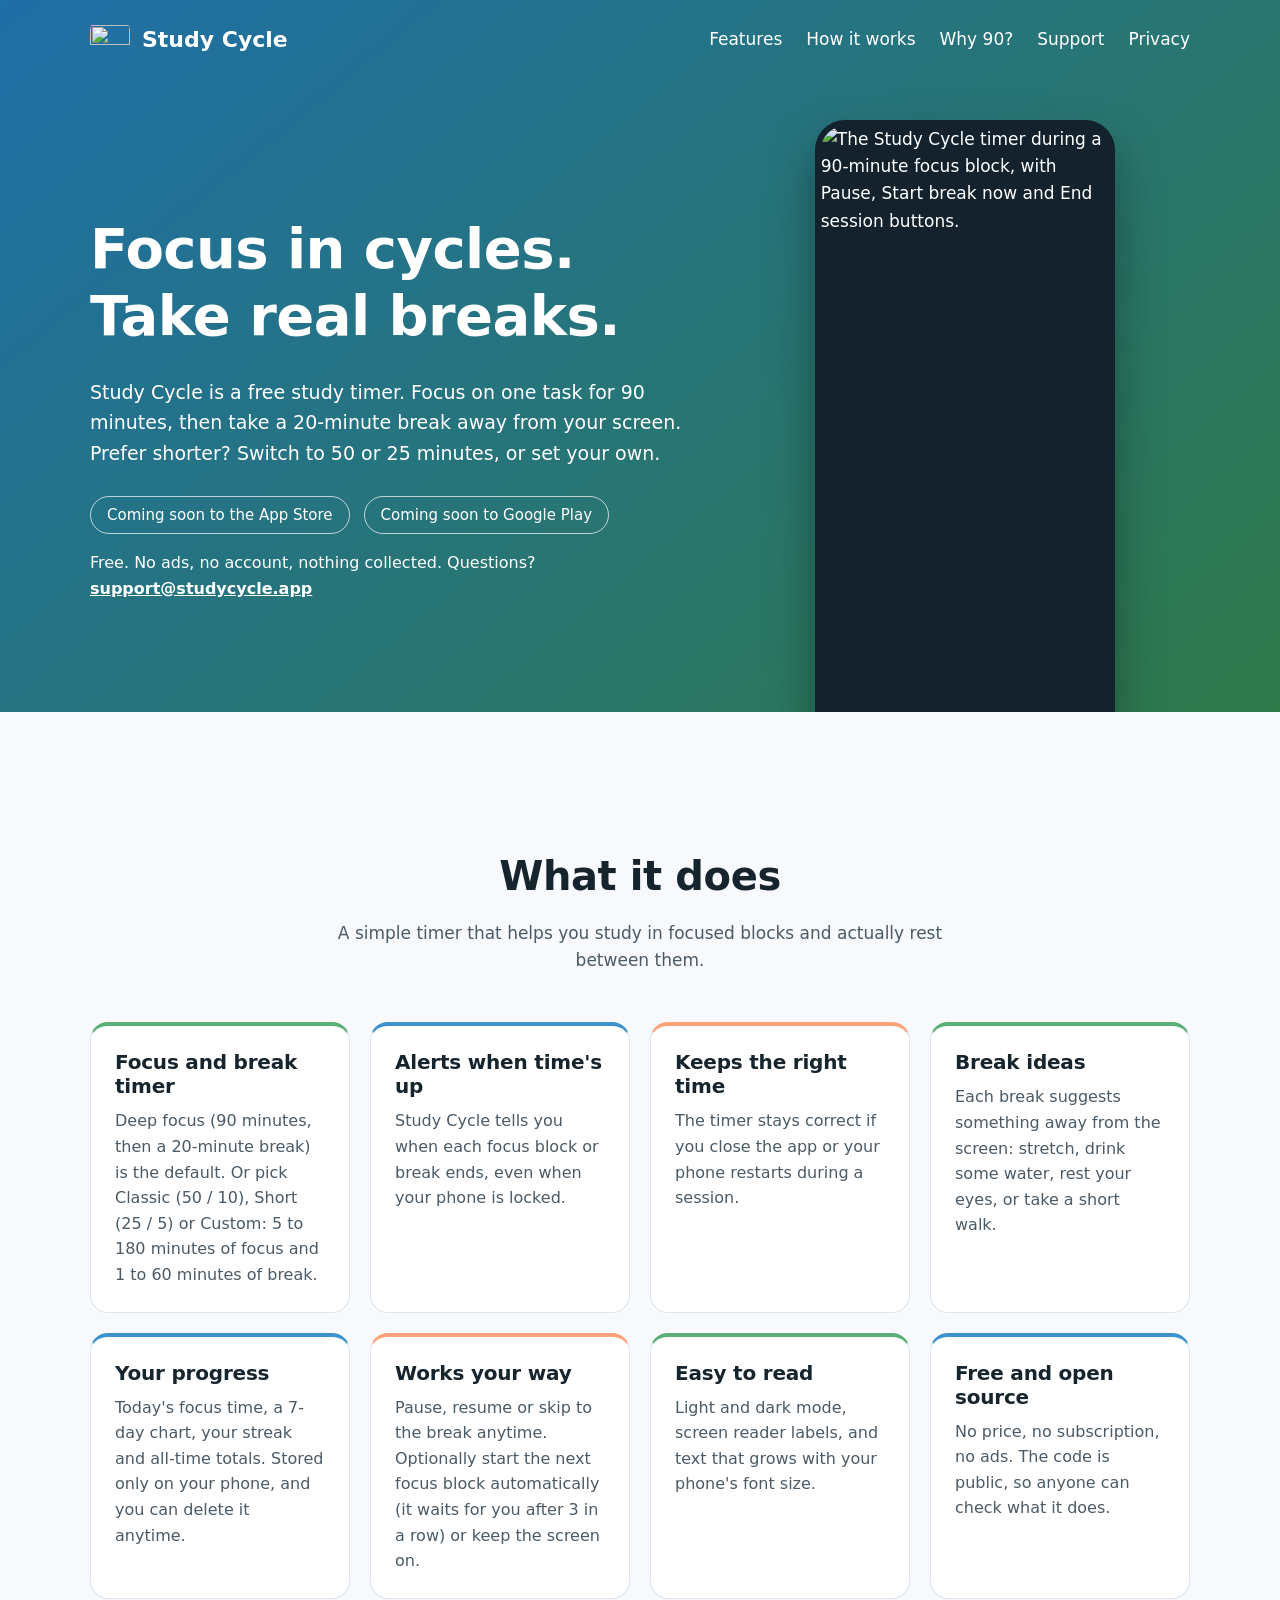
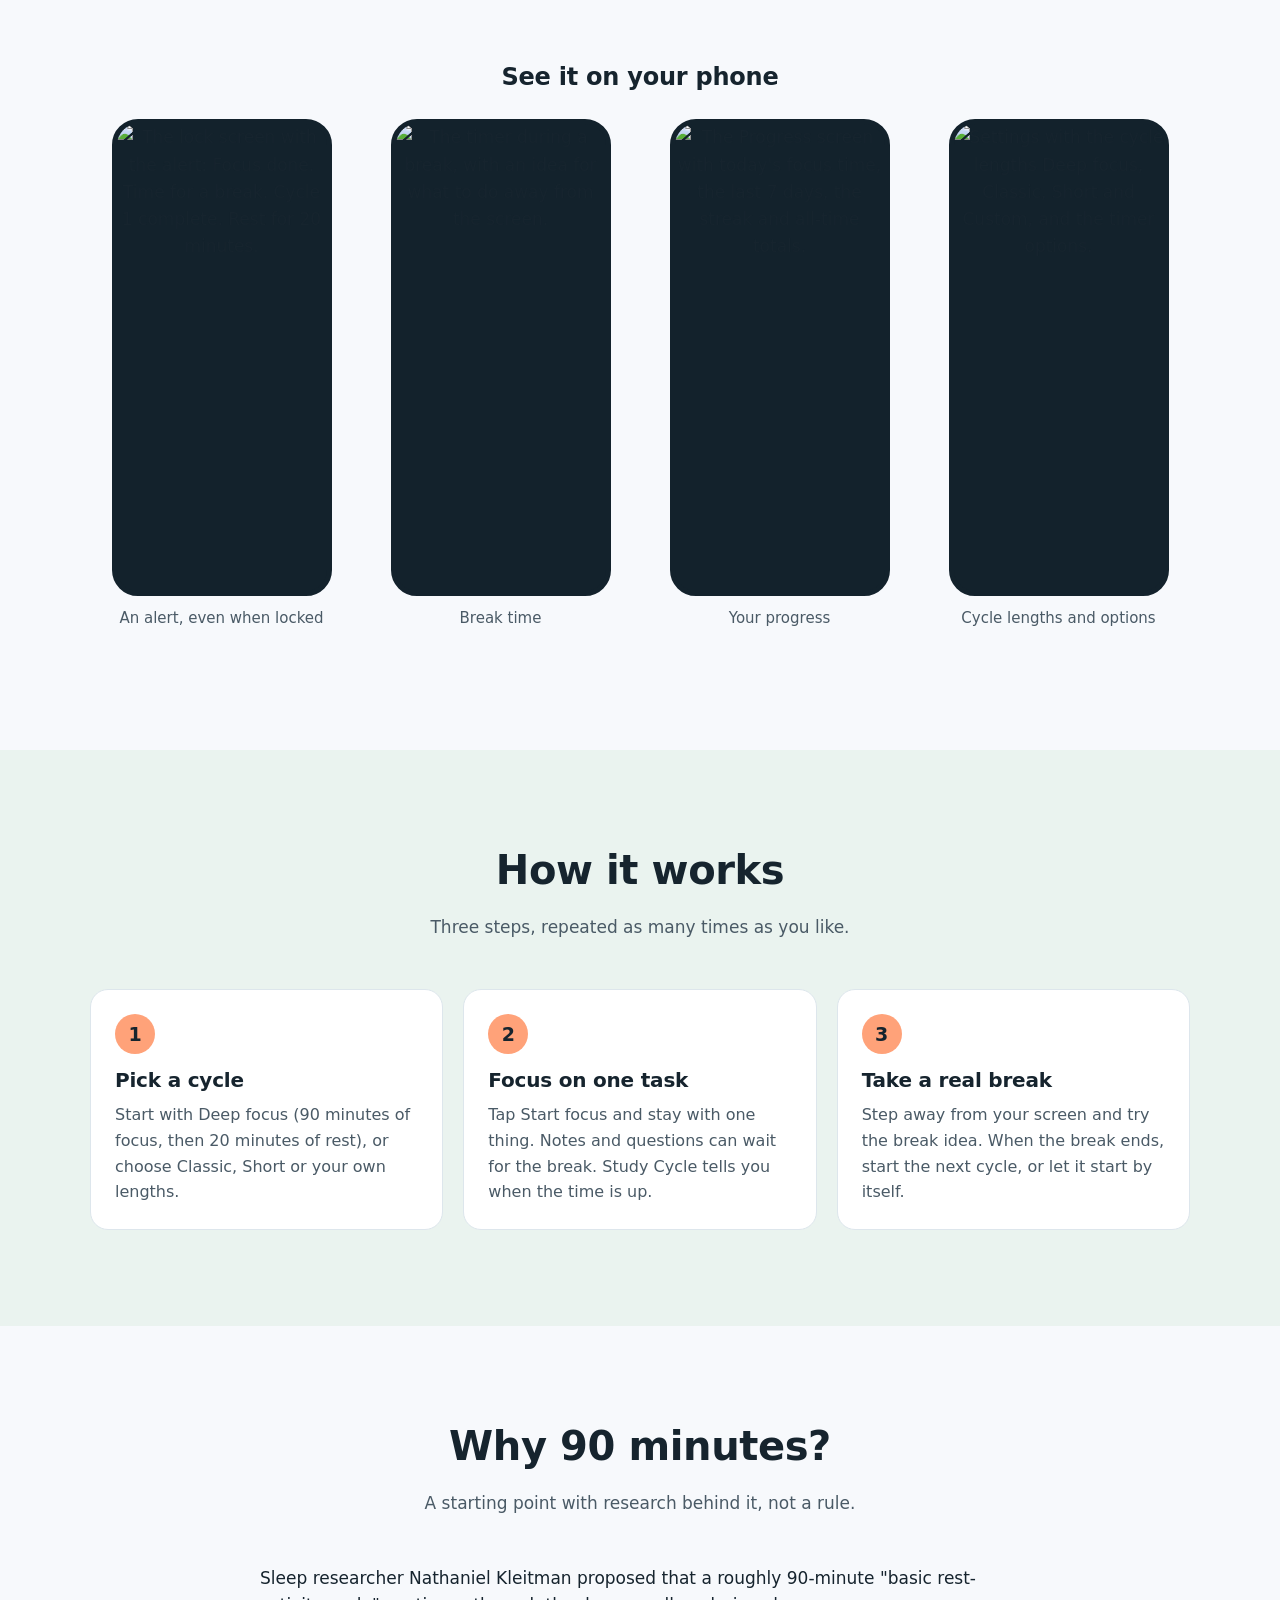
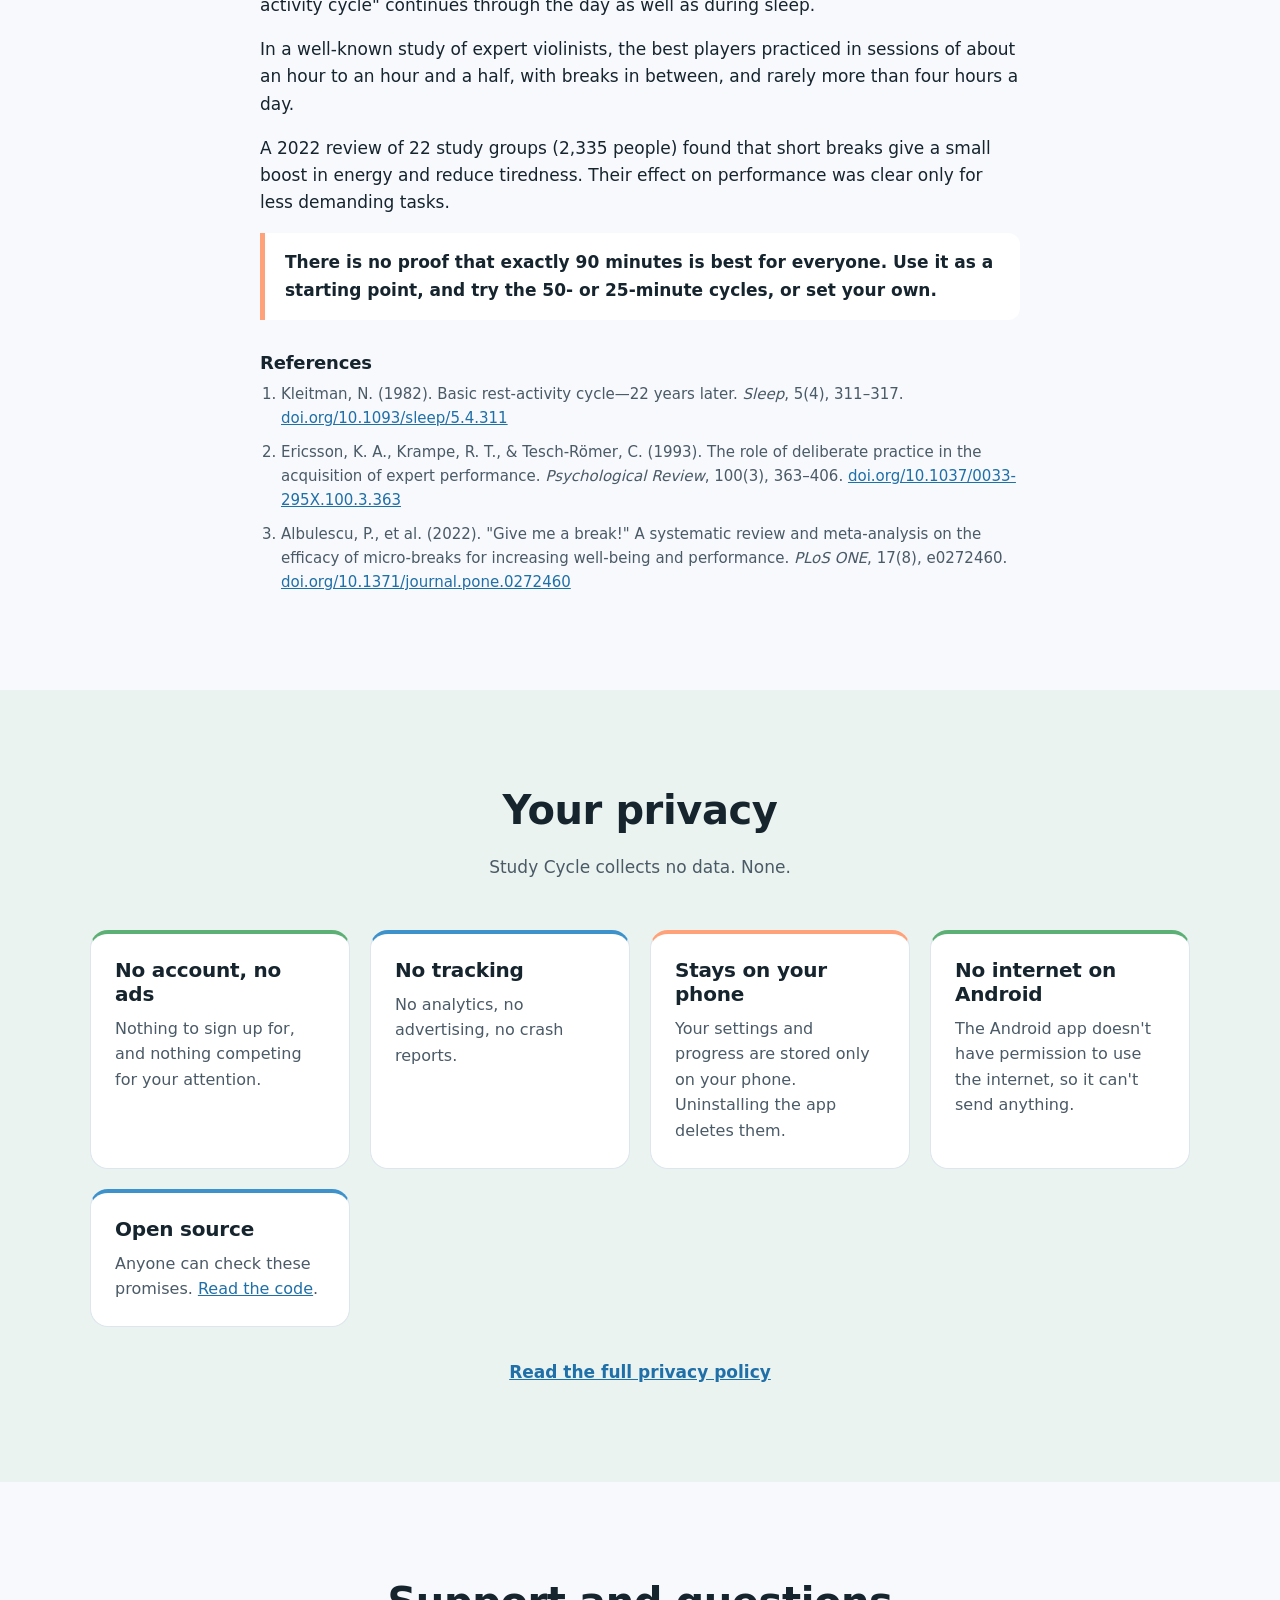
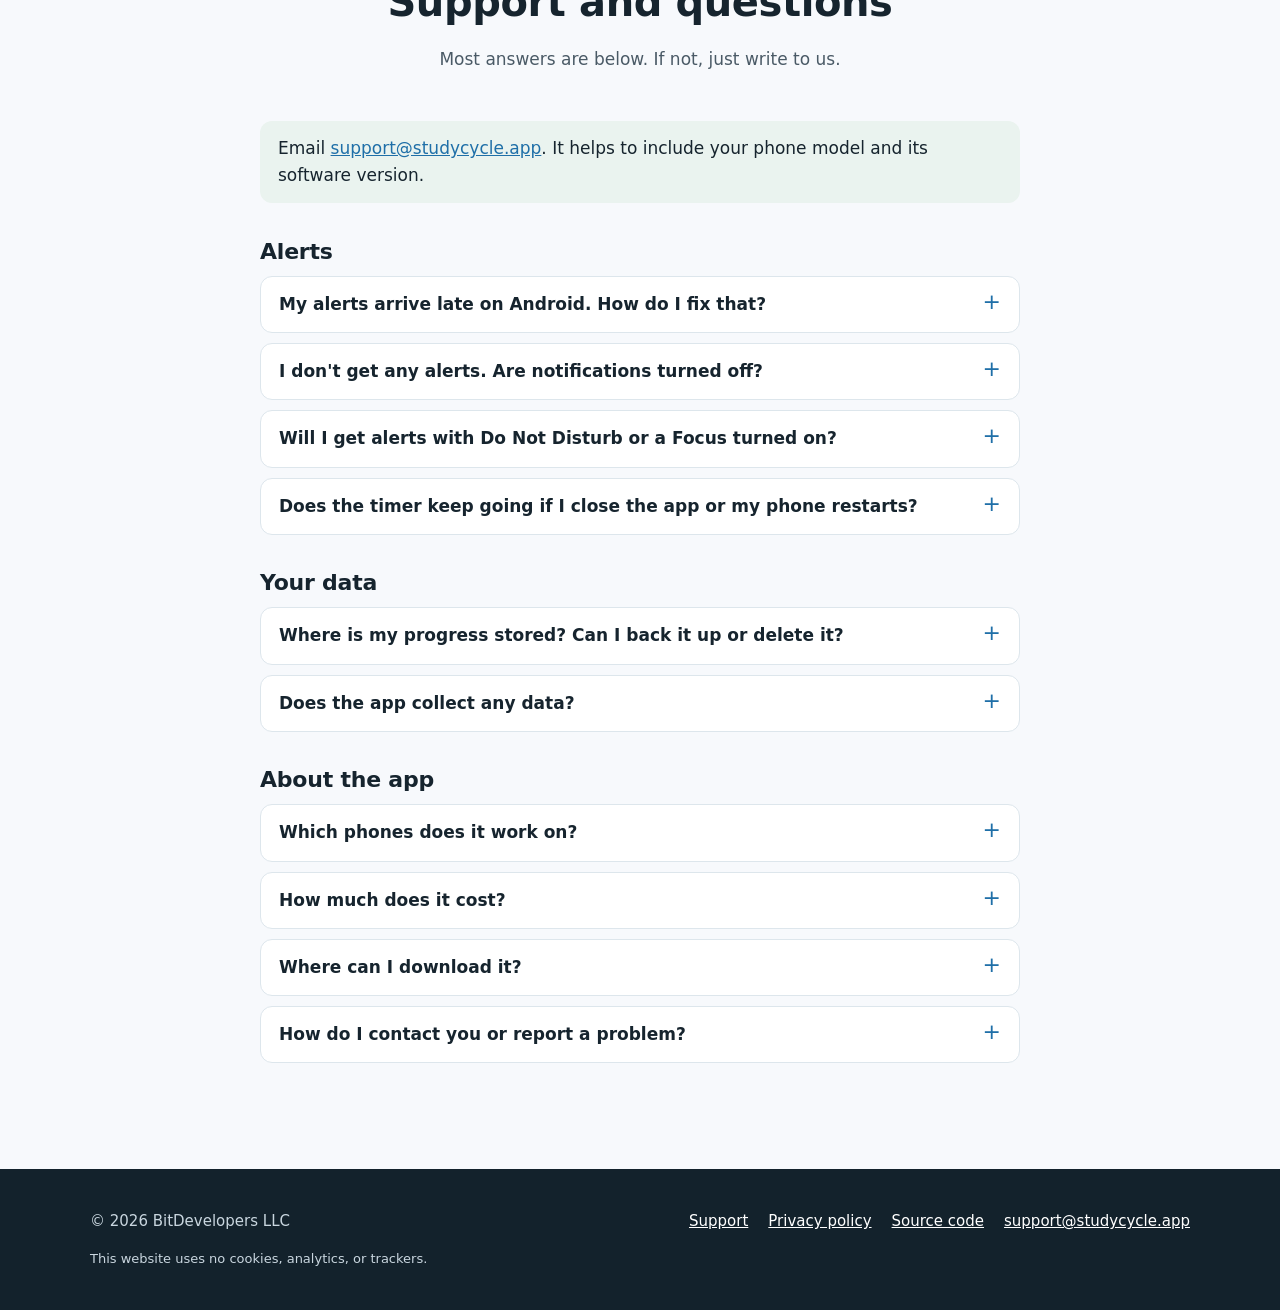
==== commit 1ab65bc5: "Add tablet layout, store screenshot tools, alert shot on the site - ReadableWidth keeps every screen" ====
--- a/website/index.html
+++ b/website/index.html
@@ -49,10 +49,11 @@
     },
     "image": "https://studycycle.app/assets/img/icon-512.png",
     "screenshot": [
-      "https://studycycle.app/assets/img/screen-focus.png?v=2",
-      "https://studycycle.app/assets/img/screen-break.png?v=2",
-      "https://studycycle.app/assets/img/screen-progress.png?v=2",
-      "https://studycycle.app/assets/img/screen-settings.png?v=2"
+      "https://studycycle.app/assets/img/screen-focus.png?v=3",
+      "https://studycycle.app/assets/img/screen-alert.png?v=3",
+      "https://studycycle.app/assets/img/screen-break.png?v=3",
+      "https://studycycle.app/assets/img/screen-progress.png?v=3",
+      "https://studycycle.app/assets/img/screen-settings.png?v=3"
     ],
     "publisher": {
       "@type": "Organization",
@@ -204,7 +205,7 @@
             <a href="mailto:support@studycycle.app">support@studycycle.app</a>
           </p>
         </div>
-        <img class="phone-shot hero-phone" src="assets/img/screen-focus.png?v=2" width="1080" height="2400"
+        <img class="phone-shot hero-phone" src="assets/img/screen-focus.png?v=3" width="540" height="1200"
              alt="The Study Cycle timer during a 90-minute focus block, with Pause, Start break now and End session buttons.">
       </div>
     </section>
@@ -254,21 +255,26 @@
           </div>
         </div>
 
-        <!-- Stand-in screenshots for now. Replace the files (same names, 1080x2400) and bump ?v=. -->
+        <!-- Made by tools/store_graphics.py website (540x1200). After replacing them, bump ?v=. -->
         <h3 class="gallery-title">See it on your phone</h3>
         <div class="gallery">
           <figure>
-            <img class="phone-shot" src="assets/img/screen-break.png?v=2" width="1080" height="2400" loading="lazy"
+            <img class="phone-shot" src="assets/img/screen-alert.png?v=3" width="540" height="1200" loading="lazy"
+                 alt="The lock screen with the alert: Focus done. Time for a break. Cycle 1 complete. Rest for 20 minutes.">
+            <figcaption>An alert, even when locked</figcaption>
+          </figure>
+          <figure>
+            <img class="phone-shot" src="assets/img/screen-break.png?v=3" width="540" height="1200" loading="lazy"
                  alt="The timer during a break, with an idea for what to do away from the screen.">
             <figcaption>Break time</figcaption>
           </figure>
           <figure>
-            <img class="phone-shot" src="assets/img/screen-progress.png?v=2" width="1080" height="2400" loading="lazy"
+            <img class="phone-shot" src="assets/img/screen-progress.png?v=3" width="540" height="1200" loading="lazy"
                  alt="The Progress screen with today's focus time, the last 7 days, the streak and all-time totals.">
             <figcaption>Your progress</figcaption>
           </figure>
           <figure>
-            <img class="phone-shot" src="assets/img/screen-settings.png?v=2" width="1080" height="2400" loading="lazy"
+            <img class="phone-shot" src="assets/img/screen-settings.png?v=3" width="540" height="1200" loading="lazy"
                  alt="Settings with the cycle lengths Deep focus, Classic, Short and Custom, and the timer options.">
             <figcaption>Cycle lengths and options</figcaption>
           </figure>
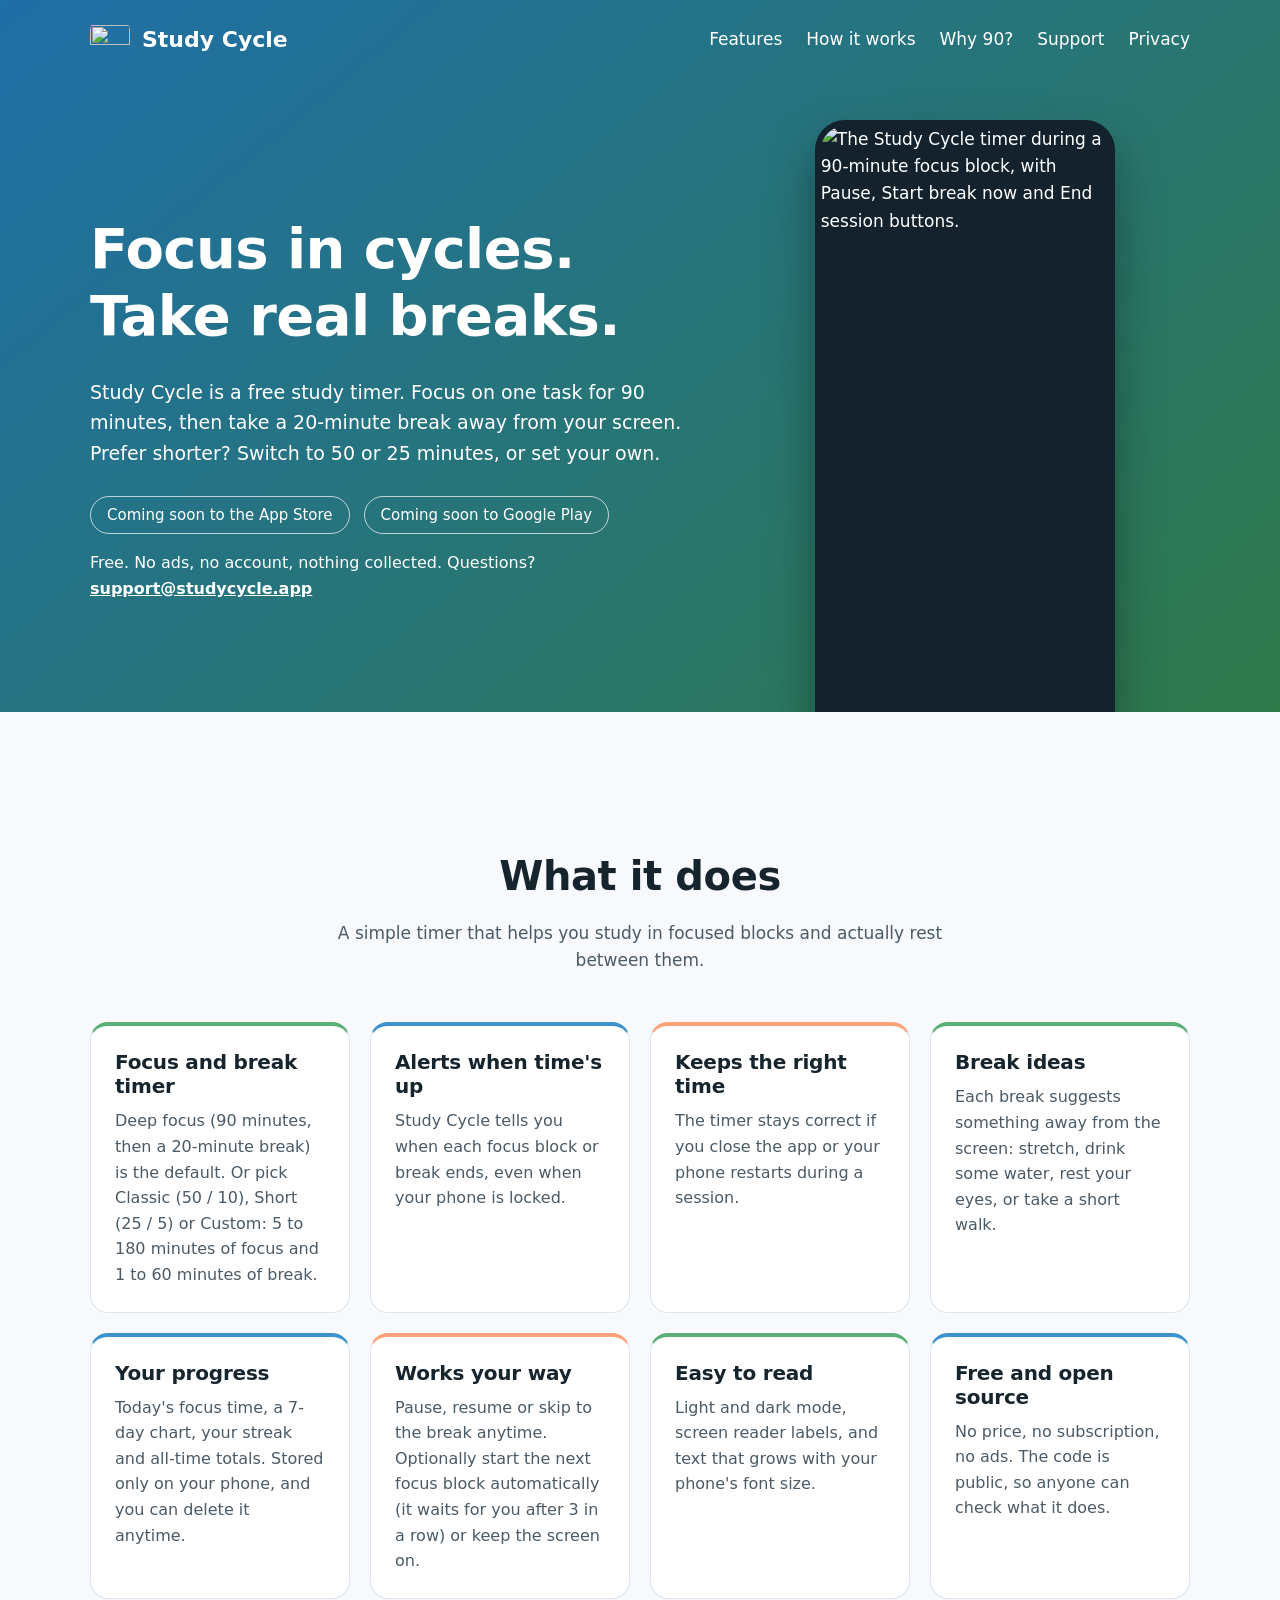
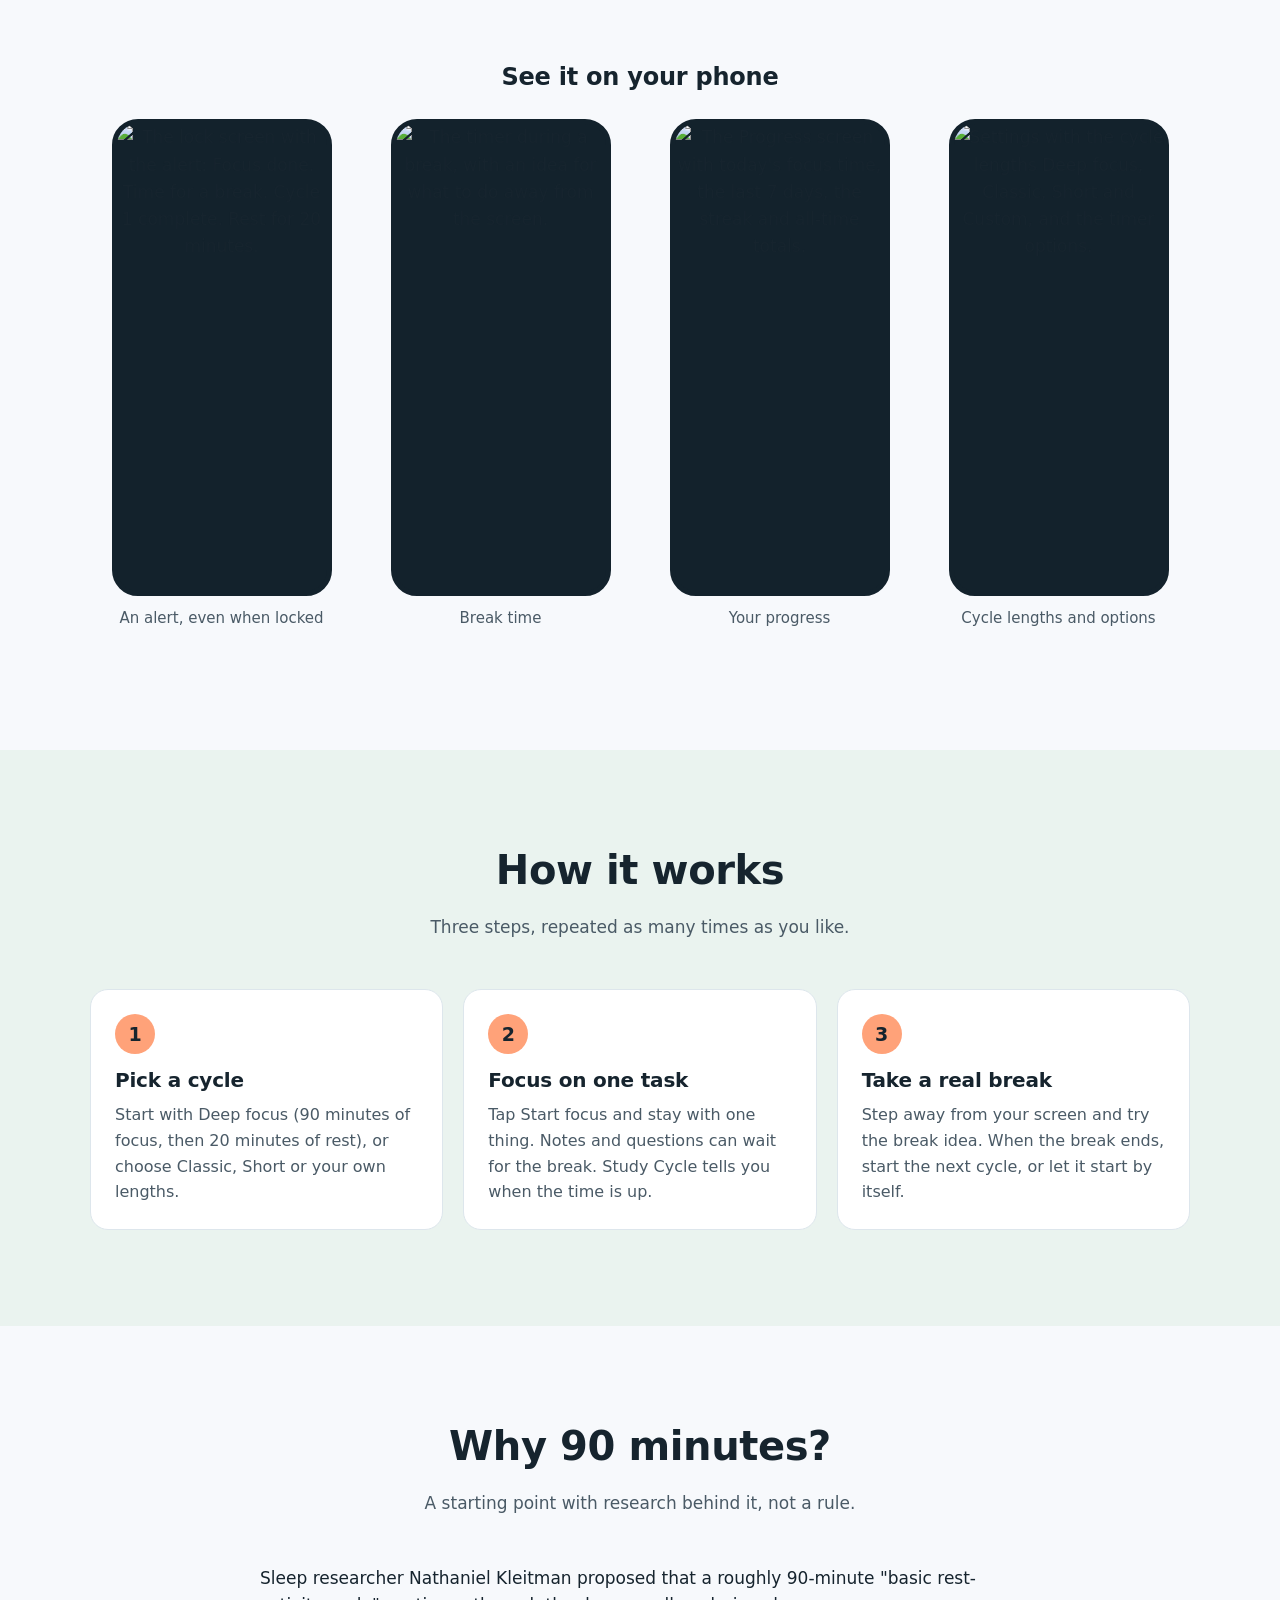
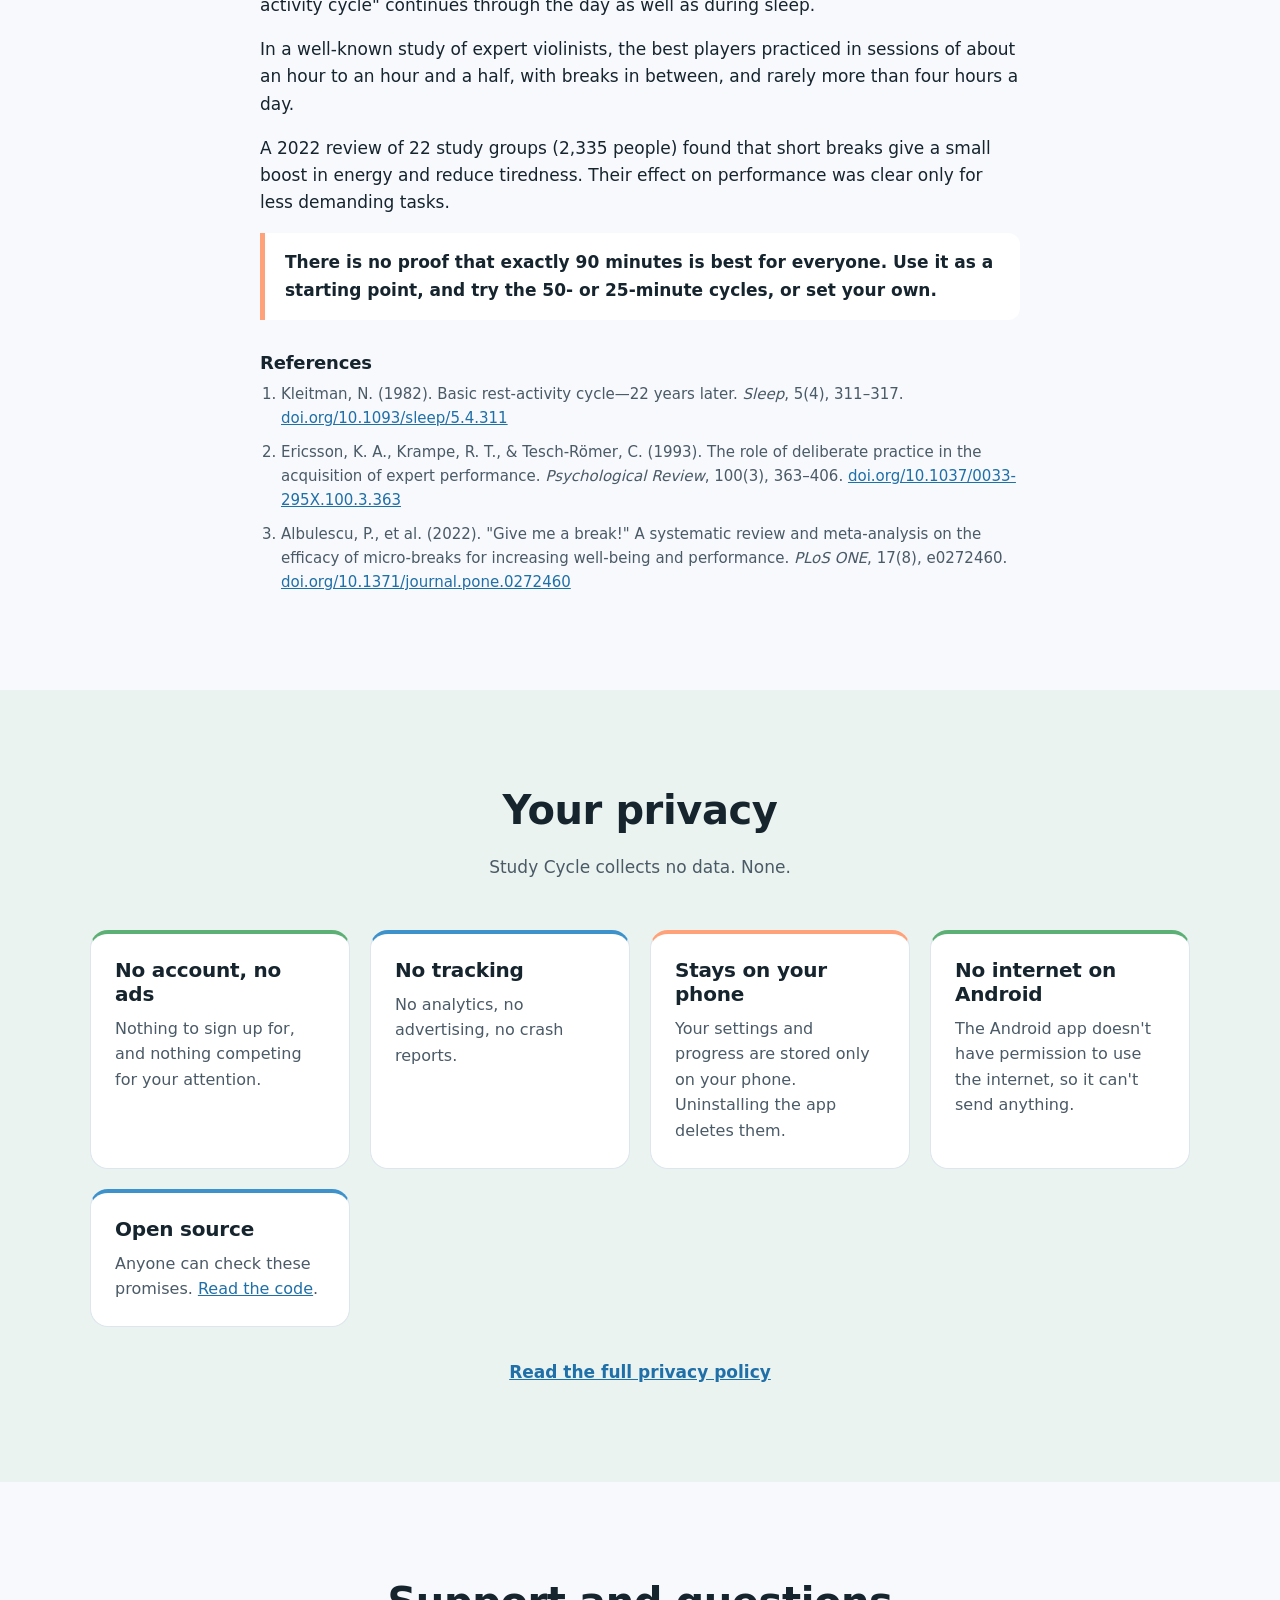
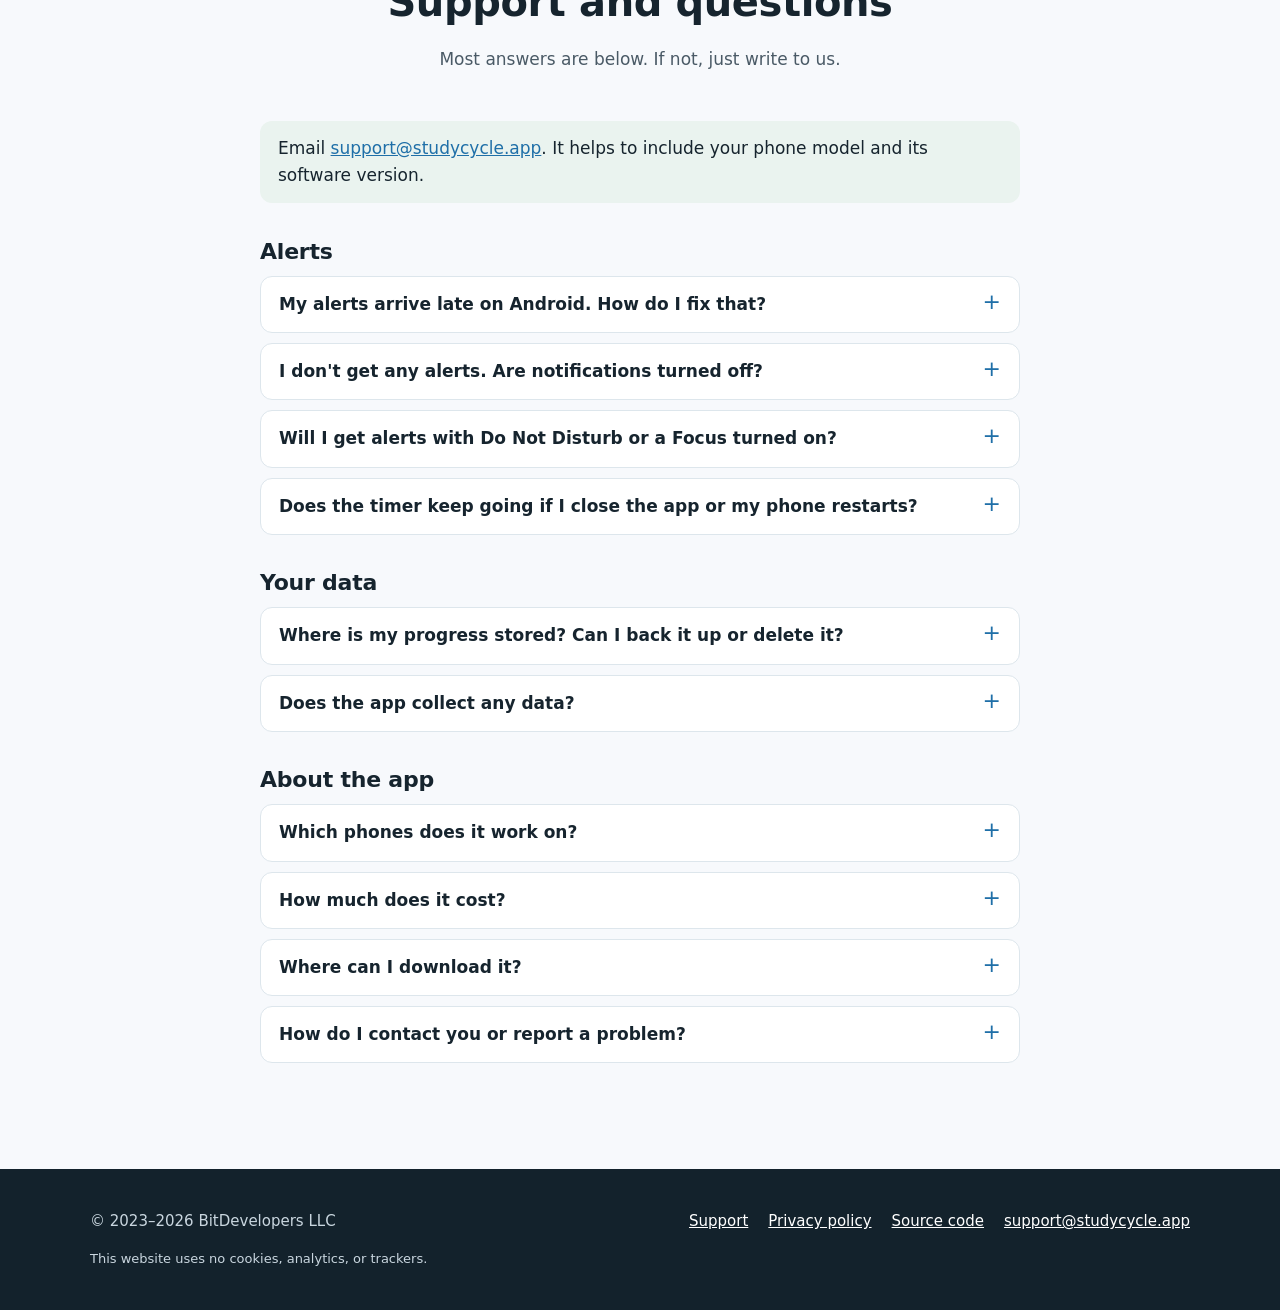
==== commit c2ef558b: "Use the Study Cycle owl logo; set the iOS bundle ID - iOS bundle ID is com.bitdevelopers.studycycle," ====
--- a/website/index.html
+++ b/website/index.html
@@ -15,18 +15,18 @@
   <meta property="og:url" content="https://studycycle.app/">
   <meta property="og:title" content="Study Cycle: a free study timer">
   <meta property="og:description" content="Focus on one task, then take a real break. 90-minute cycles by default, or 50, 25 or your own. Free, no ads, nothing collected. Coming soon to the App Store and Google Play.">
-  <meta property="og:image" content="https://studycycle.app/assets/img/social-card.png?v=1">
+  <meta property="og:image" content="https://studycycle.app/assets/img/social-card.png?v=2">
   <meta property="og:image:width" content="1200">
   <meta property="og:image:height" content="630">
   <meta property="og:image:alt" content="Study Cycle: a free study timer. Focus, then take a real break.">
   <meta name="twitter:card" content="summary_large_image">
   <meta name="twitter:title" content="Study Cycle: a free study timer">
   <meta name="twitter:description" content="Focus on one task, then take a real break. 90-minute cycles by default, or 50, 25 or your own. Free, no ads, nothing collected.">
-  <meta name="twitter:image" content="https://studycycle.app/assets/img/social-card.png?v=1">
-
-  <link rel="icon" href="assets/img/favicon.ico?v=1" sizes="any">
-  <link rel="icon" href="assets/img/favicon-32.png?v=1" type="image/png" sizes="32x32">
-  <link rel="apple-touch-icon" href="assets/img/apple-touch-icon.png?v=1">
+  <meta name="twitter:image" content="https://studycycle.app/assets/img/social-card.png?v=2">
+
+  <link rel="icon" href="assets/img/favicon.ico?v=2" sizes="any">
+  <link rel="icon" href="assets/img/favicon-32.png?v=2" type="image/png" sizes="32x32">
+  <link rel="apple-touch-icon" href="assets/img/apple-touch-icon.png?v=2">
   <link rel="stylesheet" href="assets/css/style.css?v=1">
   <!-- Structured data for search engines. It is data, not code, so the strict CSP allows it.
        The FAQPage answers must match the questions in the #support section. Keep them in sync. -->
@@ -170,7 +170,7 @@
   <header class="site-header">
     <div class="container">
       <a class="brand" href="./">
-        <img src="assets/img/apple-touch-icon.png?v=1" alt="" width="40" height="40">
+        <img src="assets/img/apple-touch-icon.png?v=2" alt="" width="40" height="40">
         Study Cycle
       </a>
       <nav class="site-nav" aria-label="Main">
@@ -510,7 +510,7 @@
 
   <footer class="site-footer">
     <div class="container">
-      <span>&copy; 2026 BitDevelopers LLC</span>
+      <span>&copy; 2023&ndash;2026 BitDevelopers LLC</span>
       <nav aria-label="Footer">
         <a href="#support">Support</a>
         <a href="/privacy">Privacy policy</a>
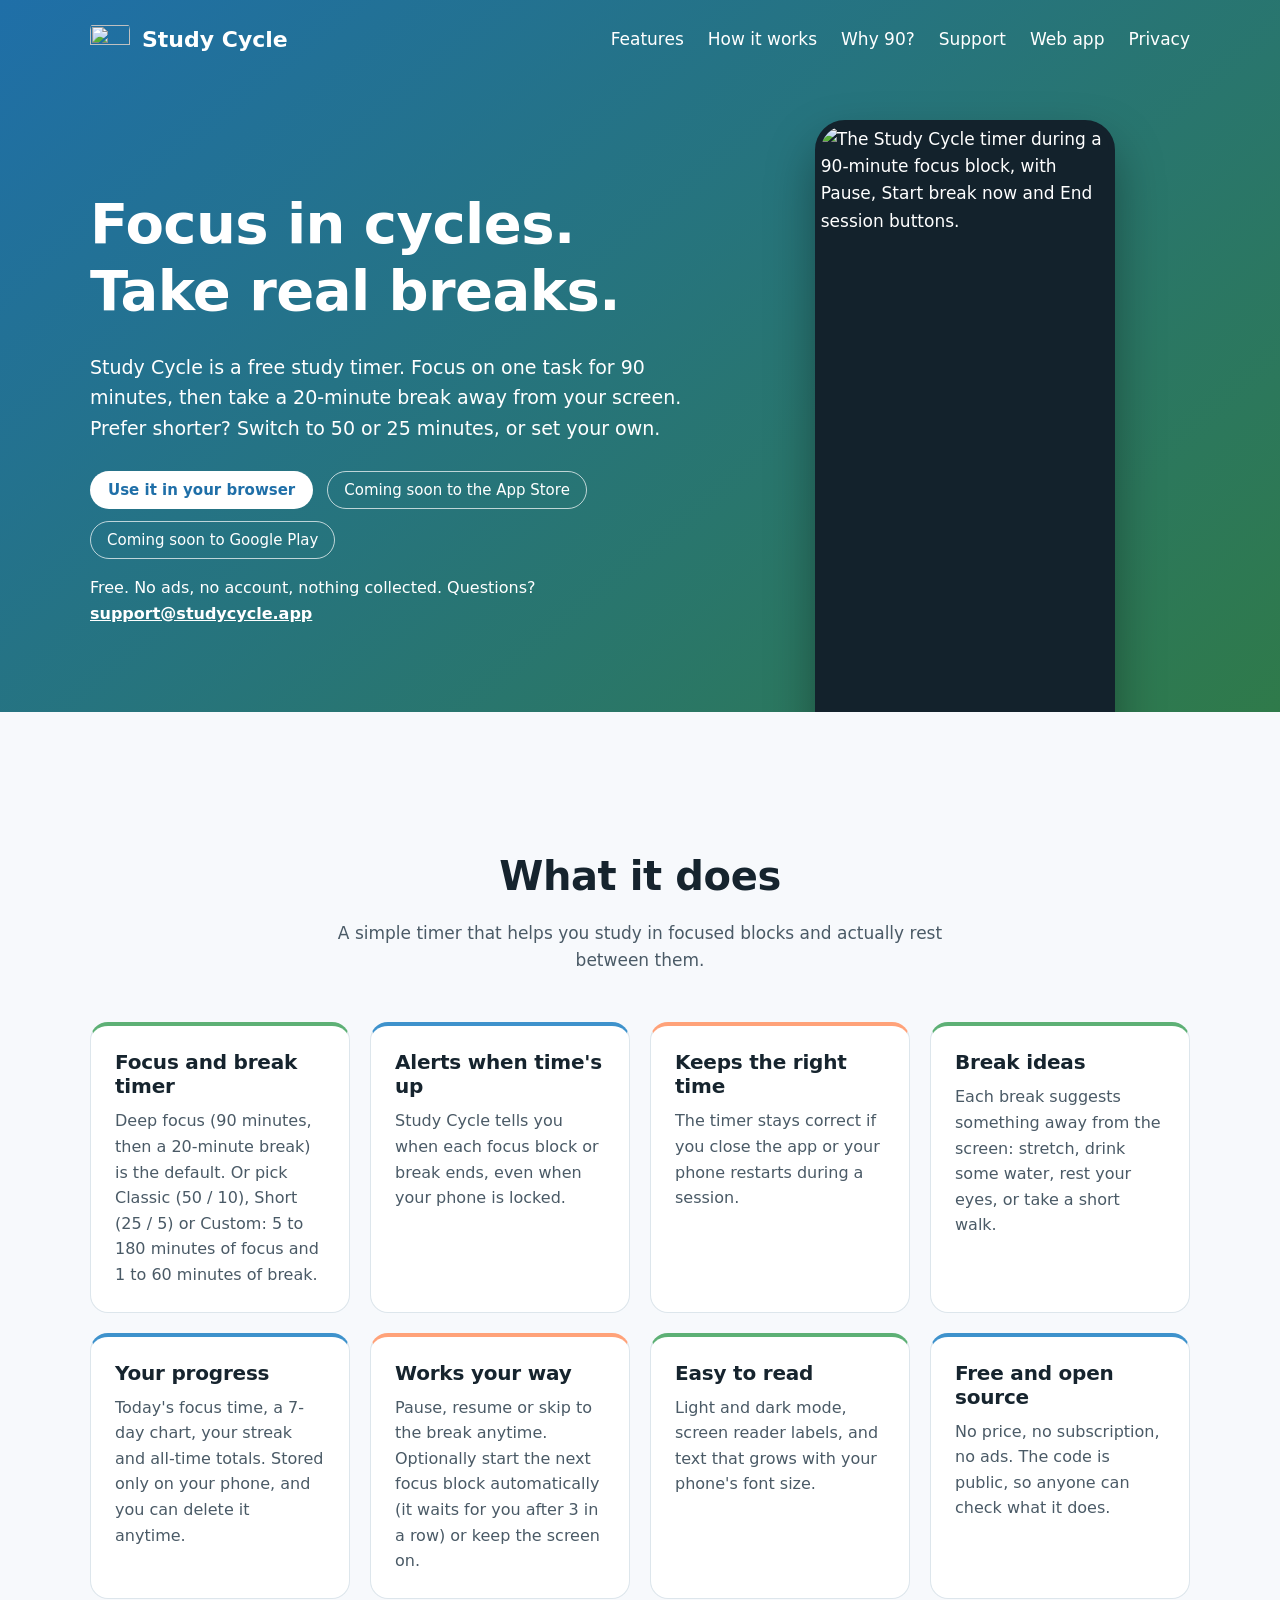
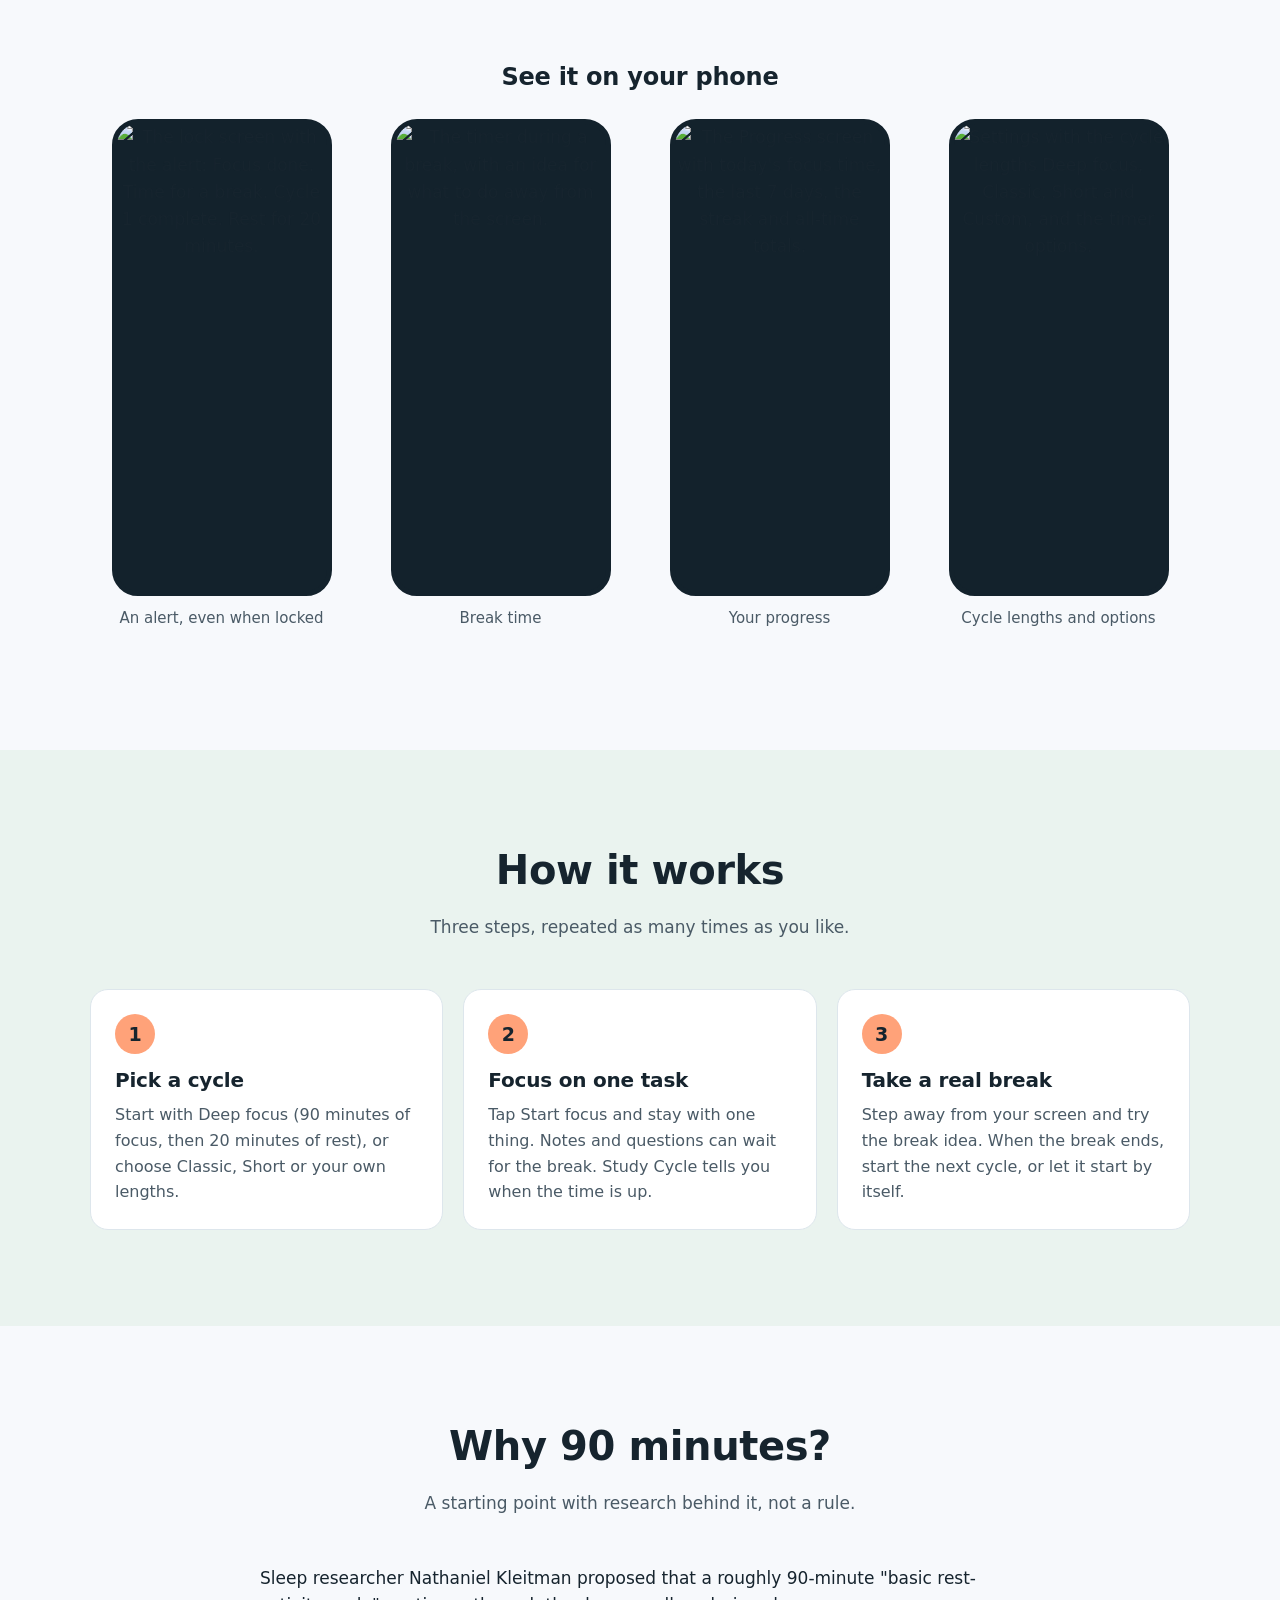
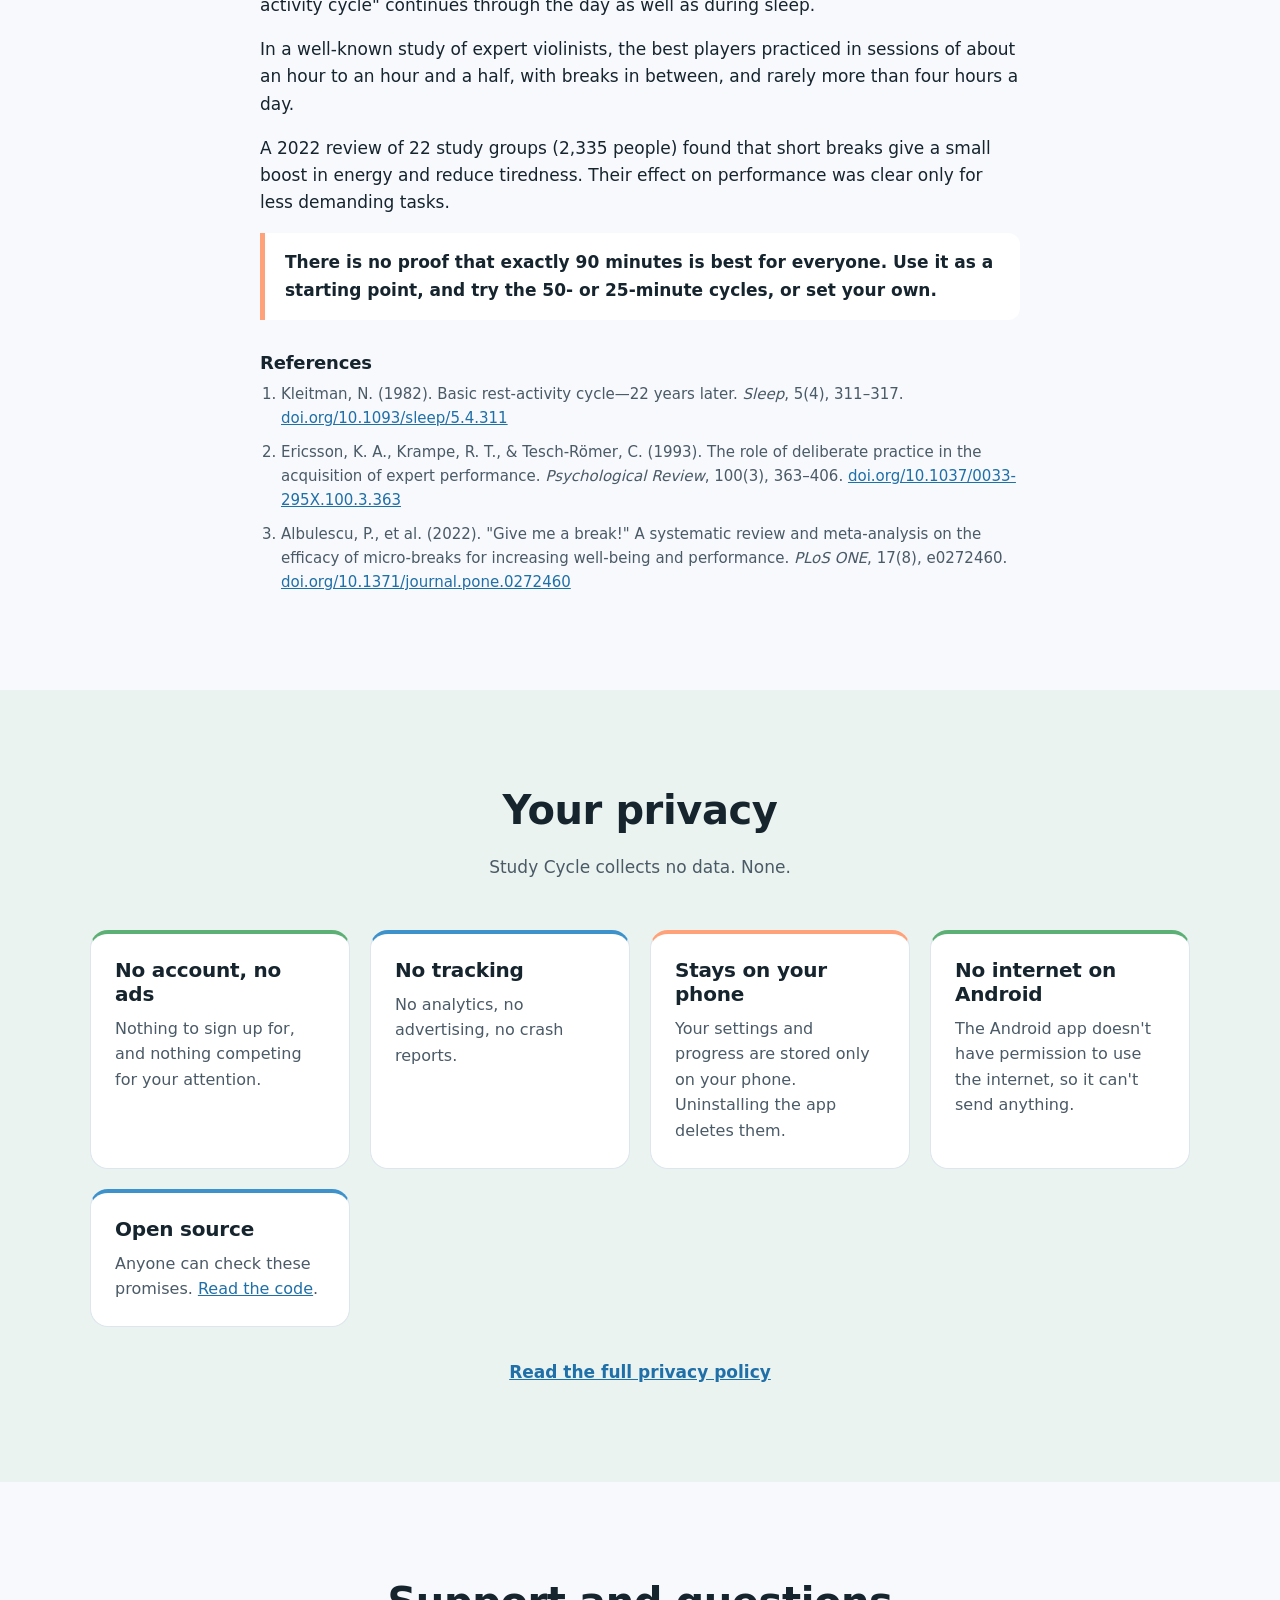
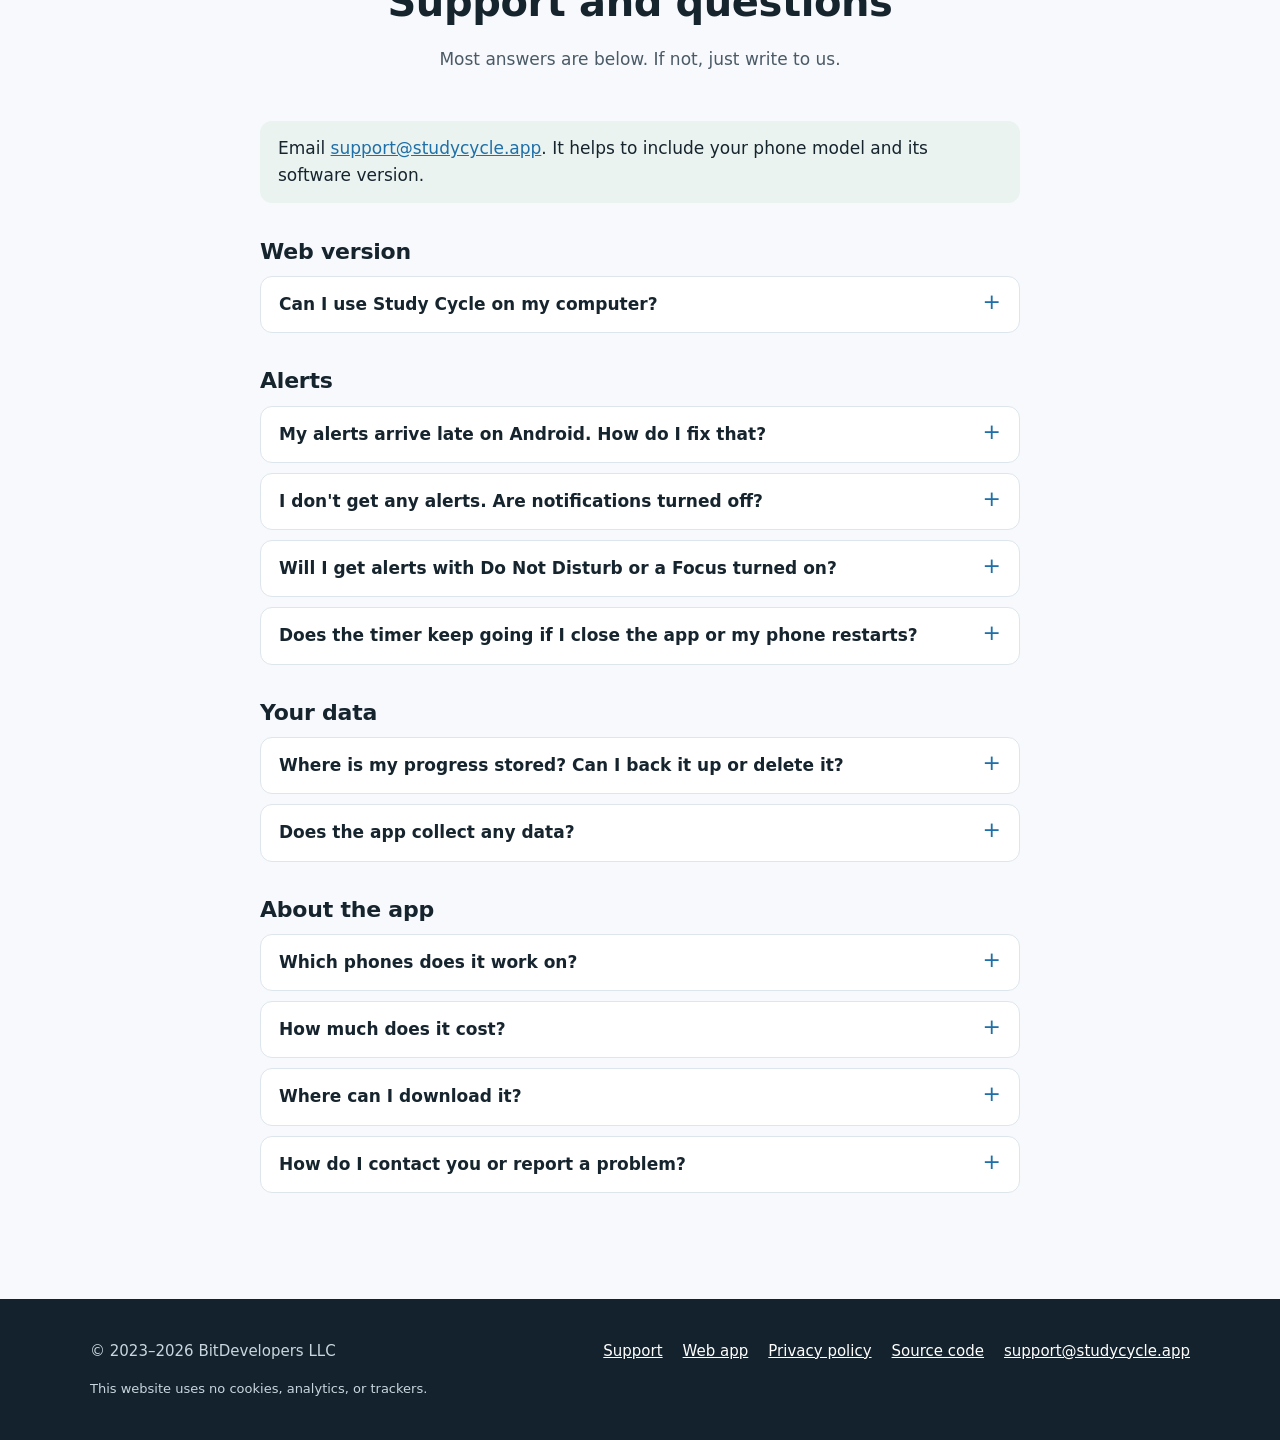
==== commit f6074196: "Add the web version of Study Cycle at /app/ - website/app/: the timer in the browser, with the same " ====
--- a/website/index.html
+++ b/website/index.html
@@ -27,7 +27,7 @@
   <link rel="icon" href="assets/img/favicon.ico?v=2" sizes="any">
   <link rel="icon" href="assets/img/favicon-32.png?v=2" type="image/png" sizes="32x32">
   <link rel="apple-touch-icon" href="assets/img/apple-touch-icon.png?v=2">
-  <link rel="stylesheet" href="assets/css/style.css?v=1">
+  <link rel="stylesheet" href="assets/css/style.css?v=2">
   <!-- Structured data for search engines. It is data, not code, so the strict CSP allows it.
        The FAQPage answers must match the questions in the #support section. Keep them in sync. -->
   <script type="application/ld+json">
@@ -50,7 +50,7 @@
     "image": "https://studycycle.app/assets/img/icon-512.png",
     "screenshot": [
       "https://studycycle.app/assets/img/screen-focus.png?v=3",
-      "https://studycycle.app/assets/img/screen-alert.png?v=3",
+      "https://studycycle.app/assets/img/screen-alert.png?v=4",
       "https://studycycle.app/assets/img/screen-break.png?v=3",
       "https://studycycle.app/assets/img/screen-progress.png?v=3",
       "https://studycycle.app/assets/img/screen-settings.png?v=3"
@@ -178,6 +178,7 @@
         <a href="#how">How it works</a>
         <a class="nav-optional" href="#why">Why 90?</a>
         <a href="#support">Support</a>
+        <a class="nav-optional" href="/app/">Web app</a>
         <a href="/privacy">Privacy</a>
       </nav>
     </div>
@@ -197,6 +198,7 @@
             <!-- When the app is live, replace these pills with the official
                  "Download on the App Store" and "Get it on Google Play" badges,
                  linked to the store listings. -->
+            <a class="web-pill" href="/app/">Use it in your browser</a>
             <span class="soon-pill">Coming soon to the App Store</span>
             <span class="soon-pill">Coming soon to Google Play</span>
           </div>
@@ -259,7 +261,7 @@
         <h3 class="gallery-title">See it on your phone</h3>
         <div class="gallery">
           <figure>
-            <img class="phone-shot" src="assets/img/screen-alert.png?v=3" width="540" height="1200" loading="lazy"
+            <img class="phone-shot" src="assets/img/screen-alert.png?v=4" width="540" height="1200" loading="lazy"
                  alt="The lock screen with the alert: Focus done. Time for a break. Cycle 1 complete. Rest for 20 minutes.">
             <figcaption>An alert, even when locked</figcaption>
           </figure>
@@ -391,6 +393,22 @@
           your phone model and its software version.
         </p>
 
+        <h3>Web version</h3>
+
+        <details>
+          <summary>Can I use Study Cycle on my computer?</summary>
+          <p>
+            Yes. <a href="/app/">studycycle.app/app</a> is the same timer in your browser, with the
+            same cycles, break ideas and progress. Nothing to install, no account, and nothing is sent
+            anywhere: your settings and progress stay in that browser.
+          </p>
+          <p>
+            Keep the tab open while you study. The alert (a chime, plus a notification if you allow
+            it) works while the tab is open, even in the background. On a phone, the app is the
+            better choice, because its alerts arrive even when the screen is locked.
+          </p>
+        </details>
+
         <h3>Alerts</h3>
 
         <details>
@@ -513,6 +531,7 @@
       <span>&copy; 2023&ndash;2026 BitDevelopers LLC</span>
       <nav aria-label="Footer">
         <a href="#support">Support</a>
+        <a href="/app/">Web app</a>
         <a href="/privacy">Privacy policy</a>
         <a href="https://github.com/BitDevelopersLLC/StudyCycleApp">Source code</a>
         <a href="mailto:support@studycycle.app">support@studycycle.app</a>
--- a/website/assets/css/style.css
+++ b/website/assets/css/style.css
@@ -188,6 +188,20 @@
   margin: 28px 0 12px;
 }
 
+.web-pill {
+  border-radius: 999px;
+  padding: 7px 18px;
+  background: #fff;
+  color: var(--blue);
+  font-size: 15px;
+  font-weight: 700;
+  text-decoration: none;
+}
+
+.web-pill:hover {
+  background: var(--tint);
+}
+
 .soon-pill {
   border: 1px solid rgba(255, 255, 255, 0.7);
   border-radius: 999px;
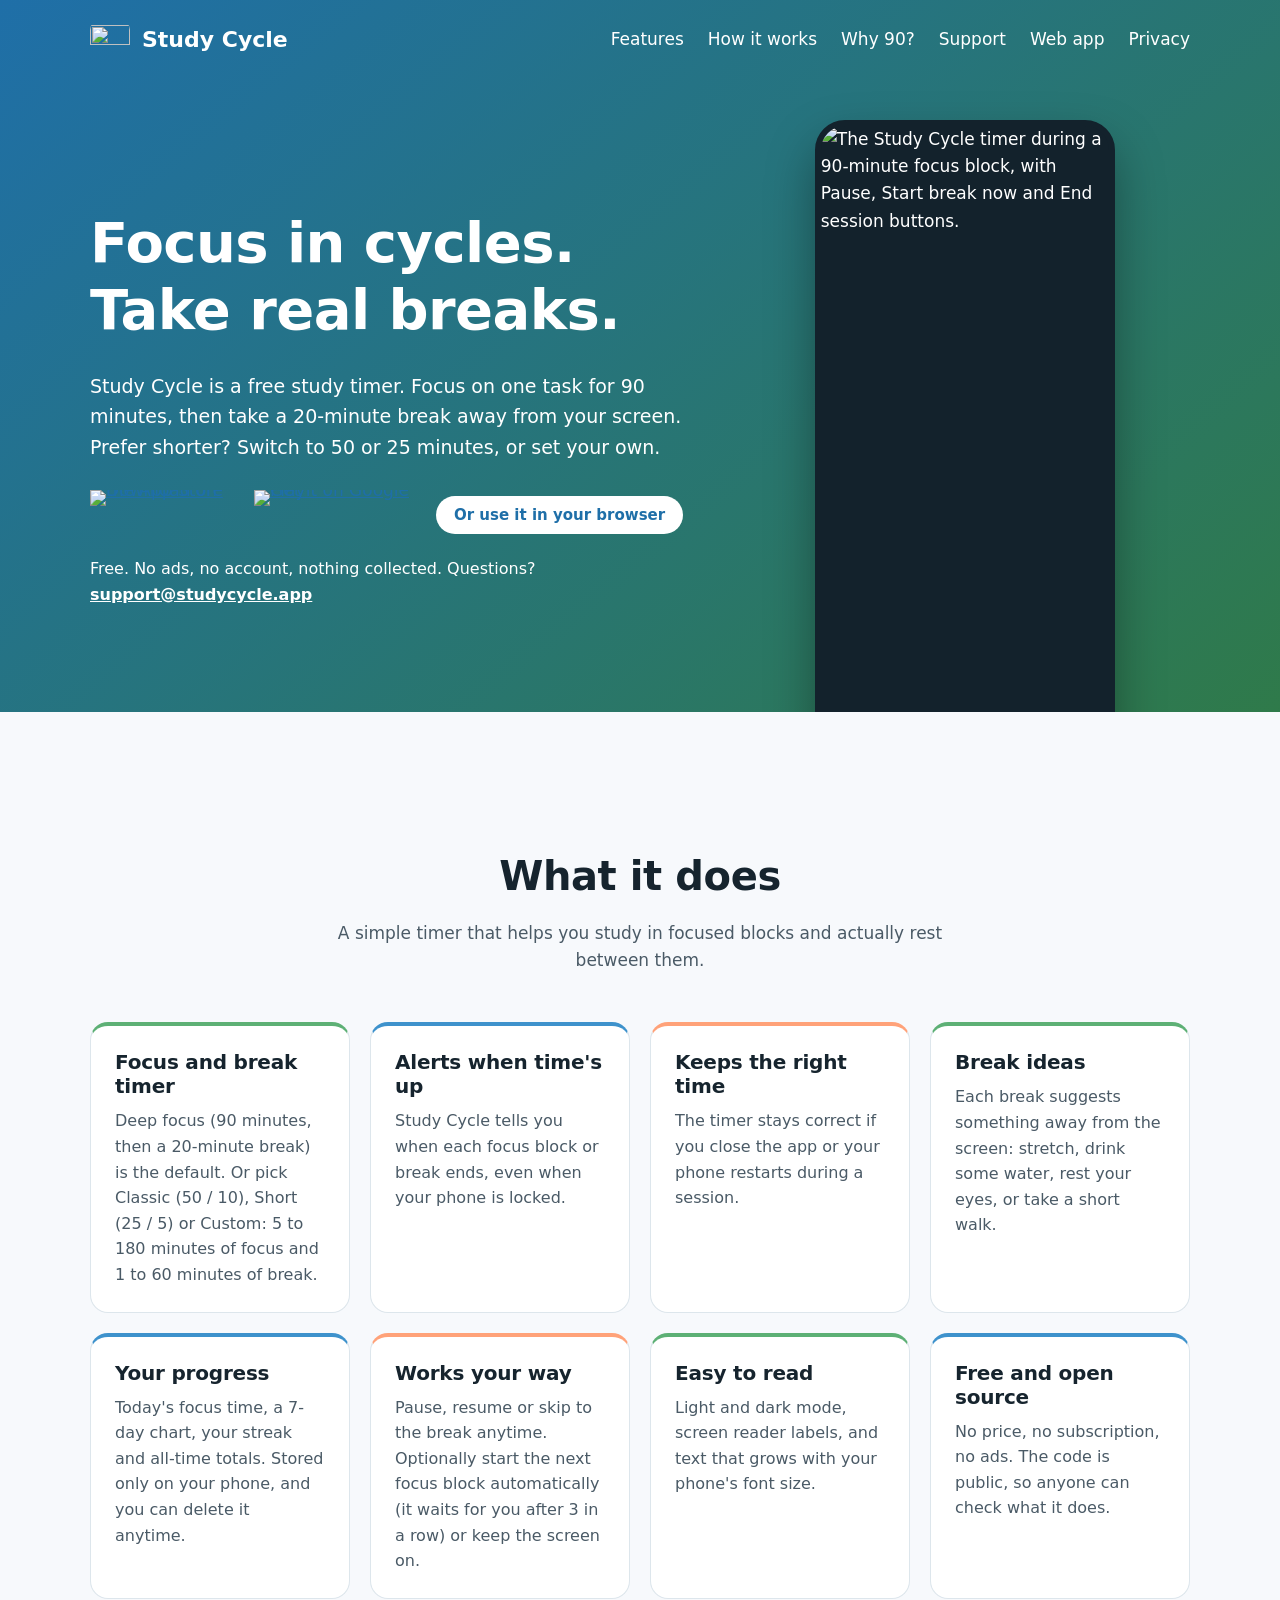
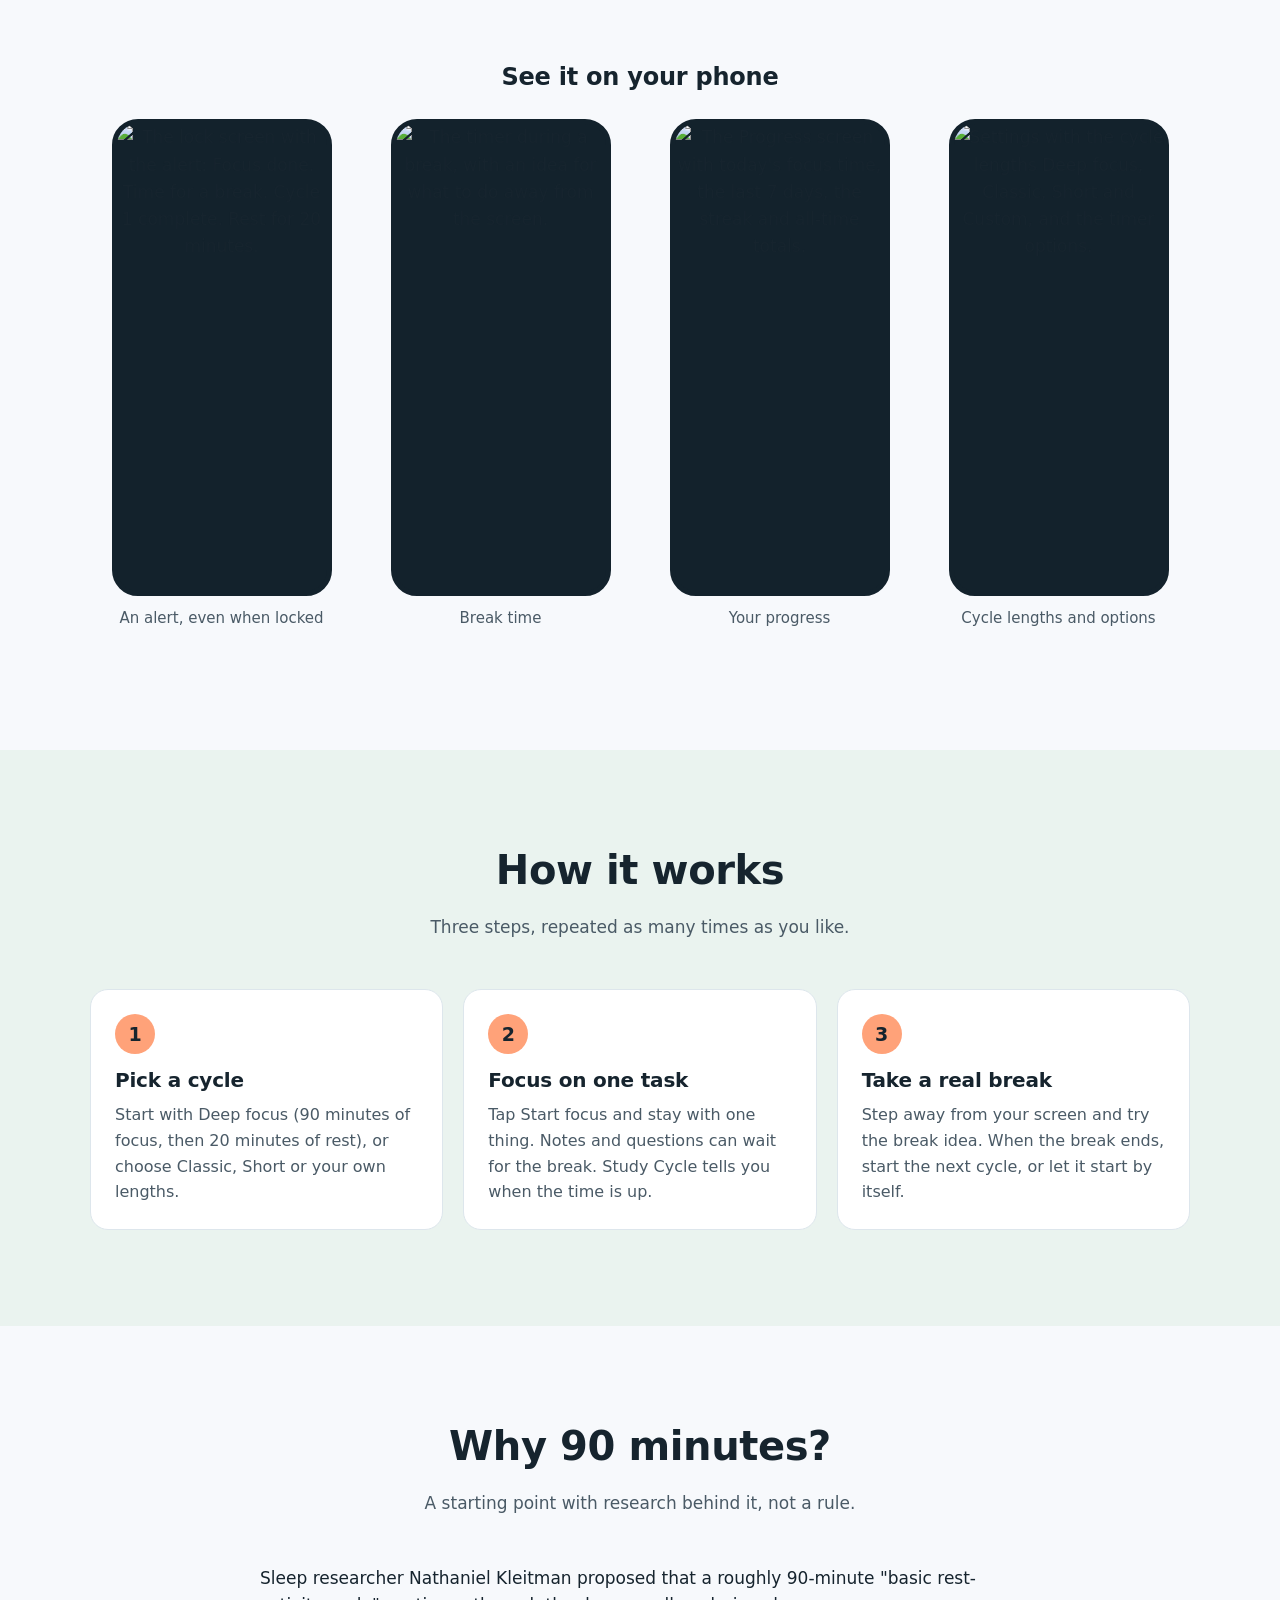
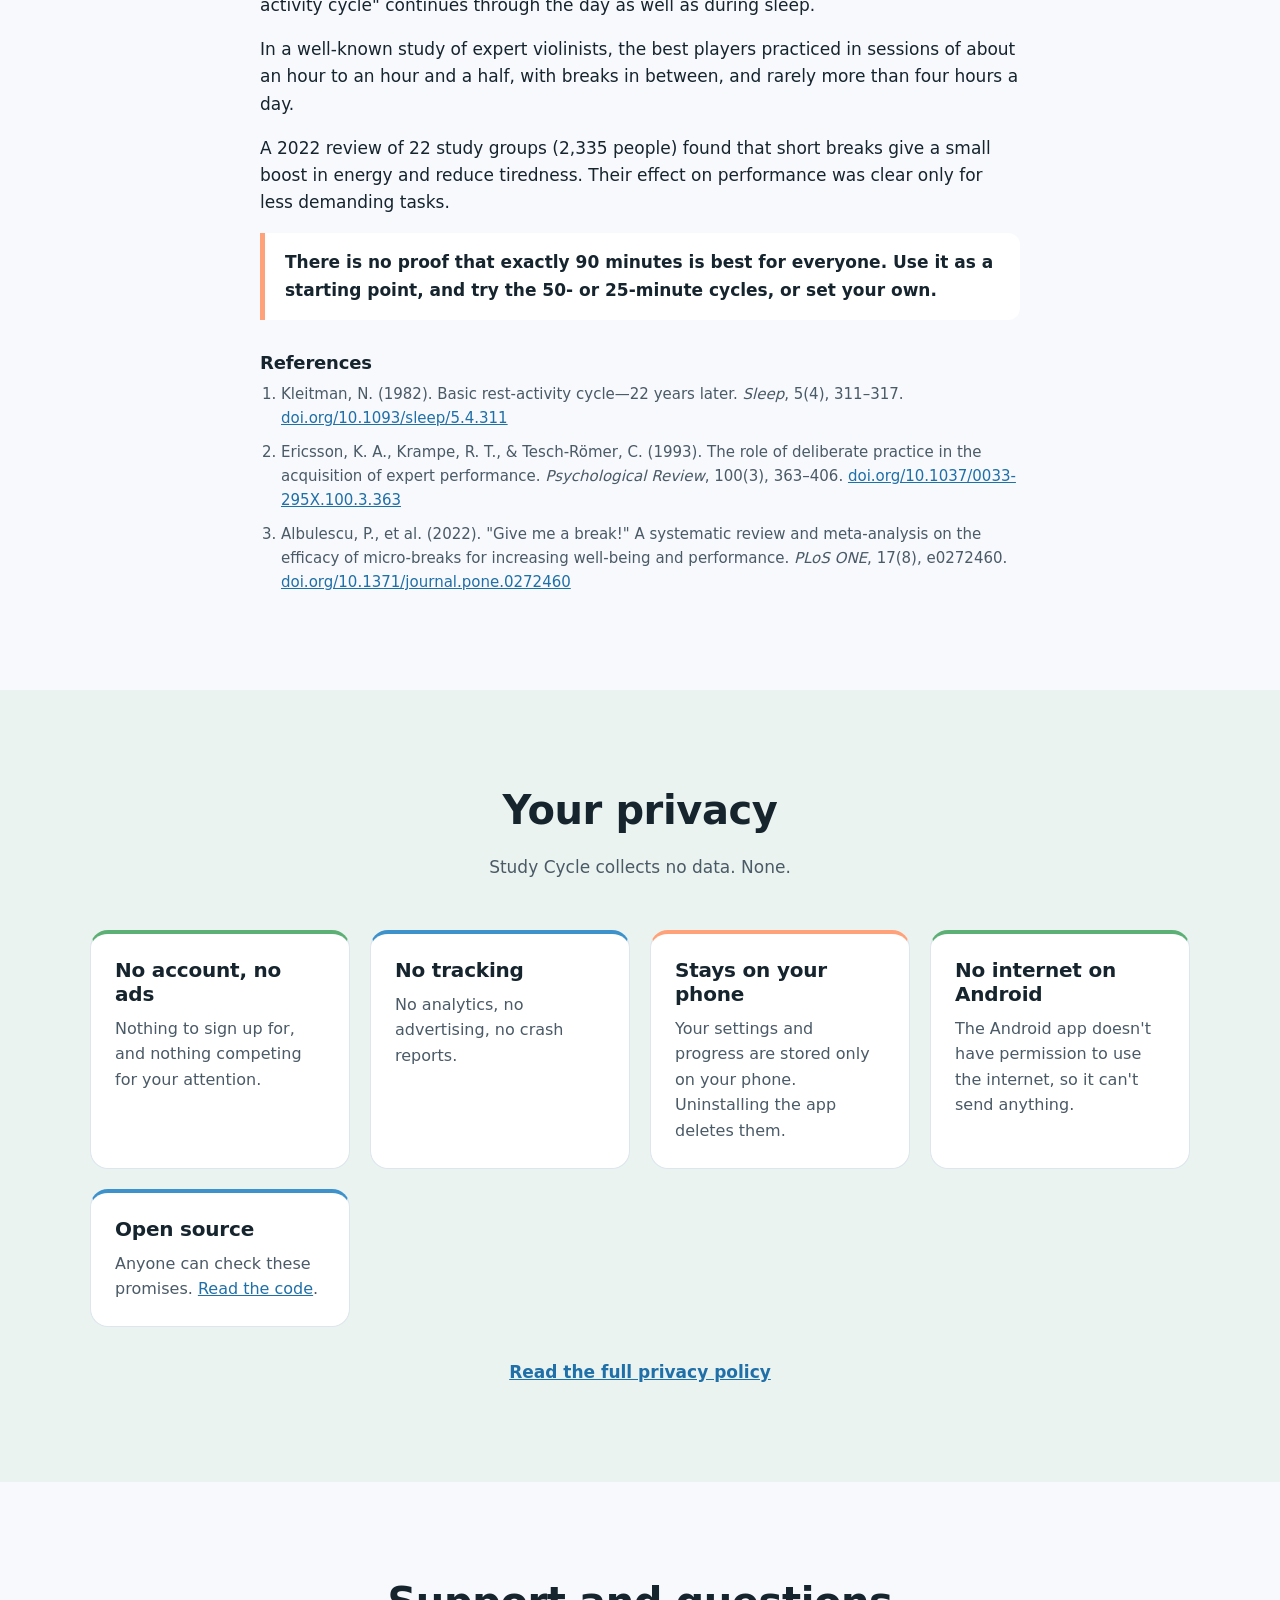
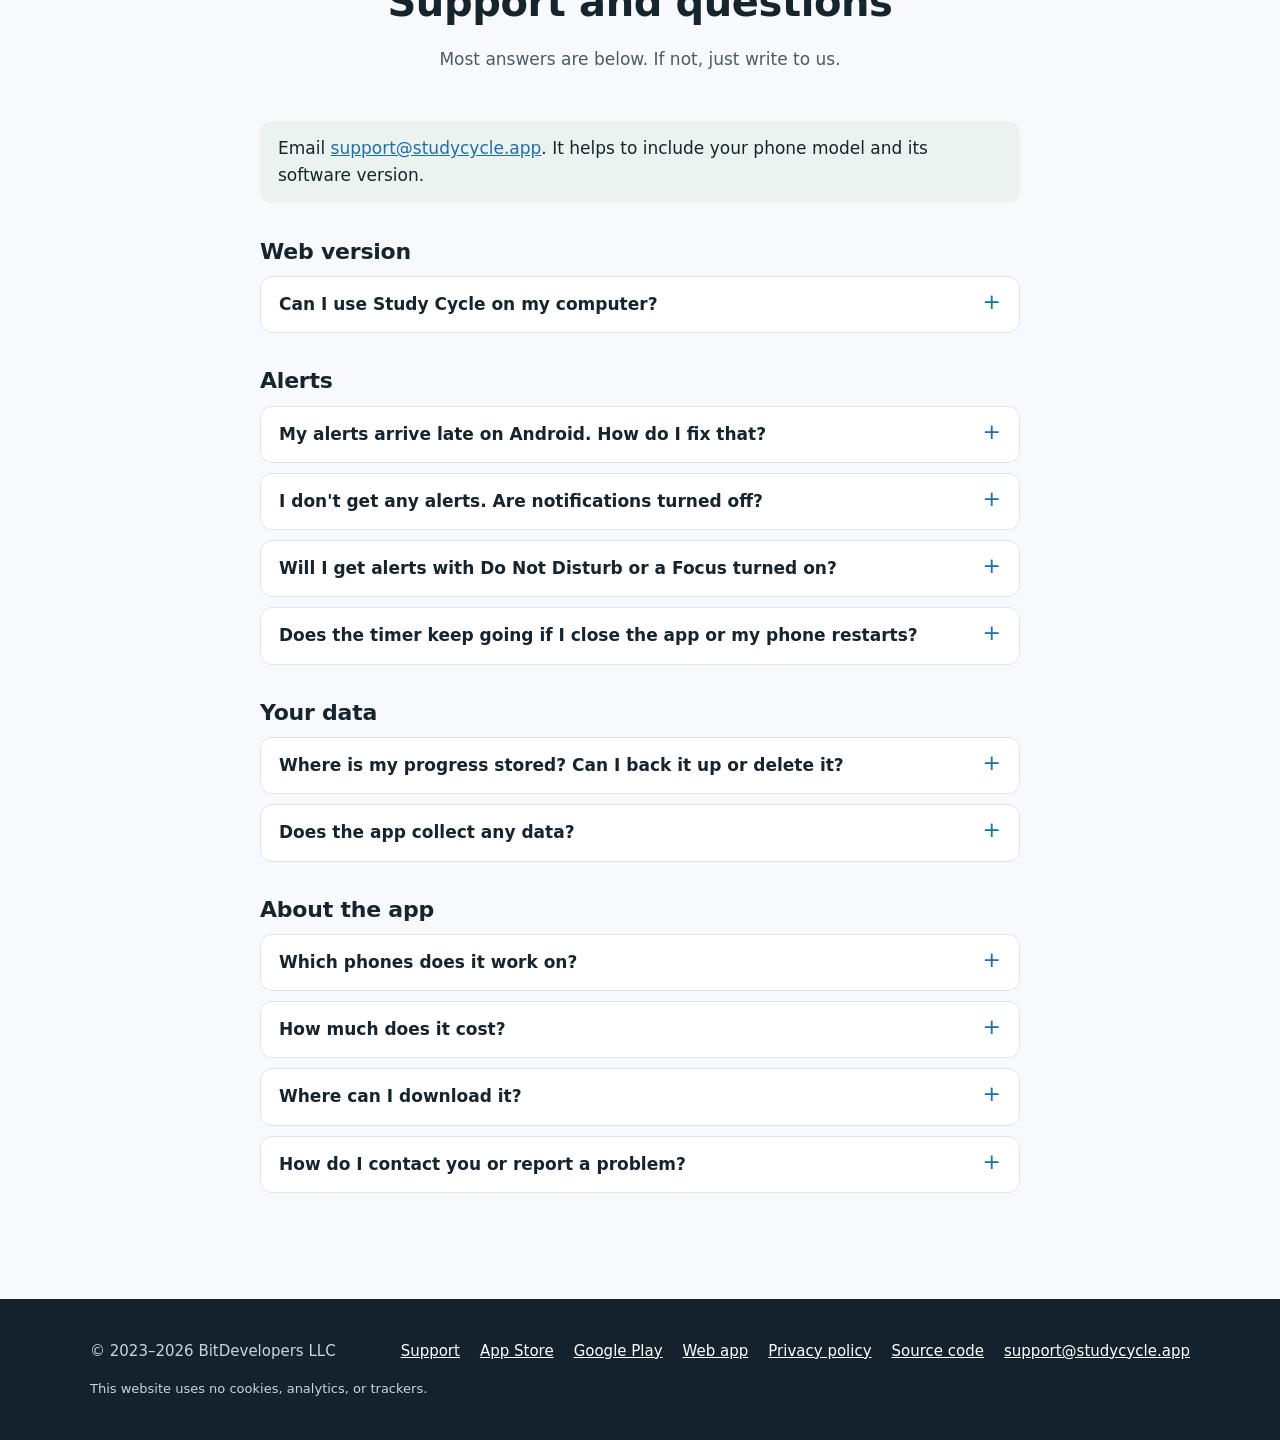
==== commit 300821ad: "Both stores live: store badges and links on the website, README; 1.0.0 released - Website: official " ====
--- a/website/index.html
+++ b/website/index.html
@@ -14,7 +14,7 @@
   <meta property="og:locale" content="en_US">
   <meta property="og:url" content="https://studycycle.app/">
   <meta property="og:title" content="Study Cycle: a free study timer">
-  <meta property="og:description" content="Focus on one task, then take a real break. 90-minute cycles by default, or 50, 25 or your own. Free, no ads, nothing collected. Coming soon to the App Store and Google Play.">
+  <meta property="og:description" content="Focus on one task, then take a real break. 90-minute cycles by default, or 50, 25 or your own. Free, no ads, nothing collected. On the App Store and Google Play.">
   <meta property="og:image" content="https://studycycle.app/assets/img/social-card.png?v=2">
   <meta property="og:image:width" content="1200">
   <meta property="og:image:height" content="630">
@@ -27,7 +27,7 @@
   <link rel="icon" href="assets/img/favicon.ico?v=2" sizes="any">
   <link rel="icon" href="assets/img/favicon-32.png?v=2" type="image/png" sizes="32x32">
   <link rel="apple-touch-icon" href="assets/img/apple-touch-icon.png?v=2">
-  <link rel="stylesheet" href="assets/css/style.css?v=2">
+  <link rel="stylesheet" href="assets/css/style.css?v=3">
   <!-- Structured data for search engines. It is data, not code, so the strict CSP allows it.
        The FAQPage answers must match the questions in the #support section. Keep them in sync. -->
   <script type="application/ld+json">
@@ -60,7 +60,15 @@
       "name": "BitDevelopers LLC",
       "url": "https://bitdevelopers.com"
     },
-    "license": "https://www.gnu.org/licenses/gpl-3.0.html"
+    "license": "https://www.gnu.org/licenses/gpl-3.0.html",
+    "downloadUrl": [
+      "https://apps.apple.com/app/id6446906500",
+      "https://play.google.com/store/apps/details?id=app.studycycle"
+    ],
+    "sameAs": [
+      "https://apps.apple.com/app/id6446906500",
+      "https://play.google.com/store/apps/details?id=app.studycycle"
+    ]
   },
   {
     "@context": "https://schema.org",
@@ -140,7 +148,7 @@
         "name": "Where can I download it?",
         "acceptedAnswer": {
           "@type": "Answer",
-          "text": "Study Cycle is coming soon to the App Store and Google Play. Links will appear on this page when it's available."
+          "text": "Study Cycle is free on the App Store (https://apps.apple.com/app/id6446906500) and Google Play (https://play.google.com/store/apps/details?id=app.studycycle). You can also use it in your browser at https://studycycle.app/app/ with no download."
         }
       },
       {
@@ -195,12 +203,17 @@
             or set your own.
           </p>
           <div class="get-app">
-            <!-- When the app is live, replace these pills with the official
-                 "Download on the App Store" and "Get it on Google Play" badges,
-                 linked to the store listings. -->
-            <a class="web-pill" href="/app/">Use it in your browser</a>
-            <span class="soon-pill">Coming soon to the App Store</span>
-            <span class="soon-pill">Coming soon to Google Play</span>
+            <!-- Official store badges, used as supplied (Google's transparent margin trimmed,
+                 the artwork itself unchanged); only their height is set in the CSS. -->
+            <a class="store-badge" href="https://apps.apple.com/app/id6446906500">
+              <img src="assets/img/app-store-badge.svg?v=1" width="150" height="50"
+                   alt="Download on the App Store">
+            </a>
+            <a class="store-badge" href="https://play.google.com/store/apps/details?id=app.studycycle">
+              <img src="assets/img/google-play-badge.png?v=1" width="168" height="50"
+                   alt="Get it on Google Play">
+            </a>
+            <a class="web-pill" href="/app/">Or use it in your browser</a>
           </div>
           <p class="notify">
             Free. No ads, no account, nothing collected. Questions?
@@ -509,8 +522,9 @@
         <details>
           <summary>Where can I download it?</summary>
           <p>
-            Study Cycle is coming soon to the App Store and Google Play. Links will appear on this page
-            when it's available.
+            It's free on the <a href="https://apps.apple.com/app/id6446906500">App Store</a> for iPhone and iPad, and on
+            <a href="https://play.google.com/store/apps/details?id=app.studycycle">Google Play</a> for Android.
+            You can also <a href="/app/">use it in your browser</a> with no download.
           </p>
         </details>
 
@@ -531,6 +545,8 @@
       <span>&copy; 2023&ndash;2026 BitDevelopers LLC</span>
       <nav aria-label="Footer">
         <a href="#support">Support</a>
+        <a href="https://apps.apple.com/app/id6446906500">App Store</a>
+        <a href="https://play.google.com/store/apps/details?id=app.studycycle">Google Play</a>
         <a href="/app/">Web app</a>
         <a href="/privacy">Privacy policy</a>
         <a href="https://github.com/BitDevelopersLLC/StudyCycleApp">Source code</a>
--- a/website/assets/css/style.css
+++ b/website/assets/css/style.css
@@ -202,12 +202,21 @@
   background: var(--tint);
 }
 
-.soon-pill {
-  border: 1px solid rgba(255, 255, 255, 0.7);
-  border-radius: 999px;
-  padding: 6px 16px;
-  font-size: 15px;
-  font-weight: 500;
+/* Apple's and Google's badge artwork is used as supplied; only its height is set here. */
+.store-badge {
+  display: inline-block;
+  line-height: 0;
+}
+
+.store-badge img {
+  height: 50px;
+  width: auto;
+}
+
+.store-badge:focus-visible {
+  outline: 3px solid #fff;
+  outline-offset: 4px;
+  border-radius: 10px;
 }
 
 .hero .notify {
